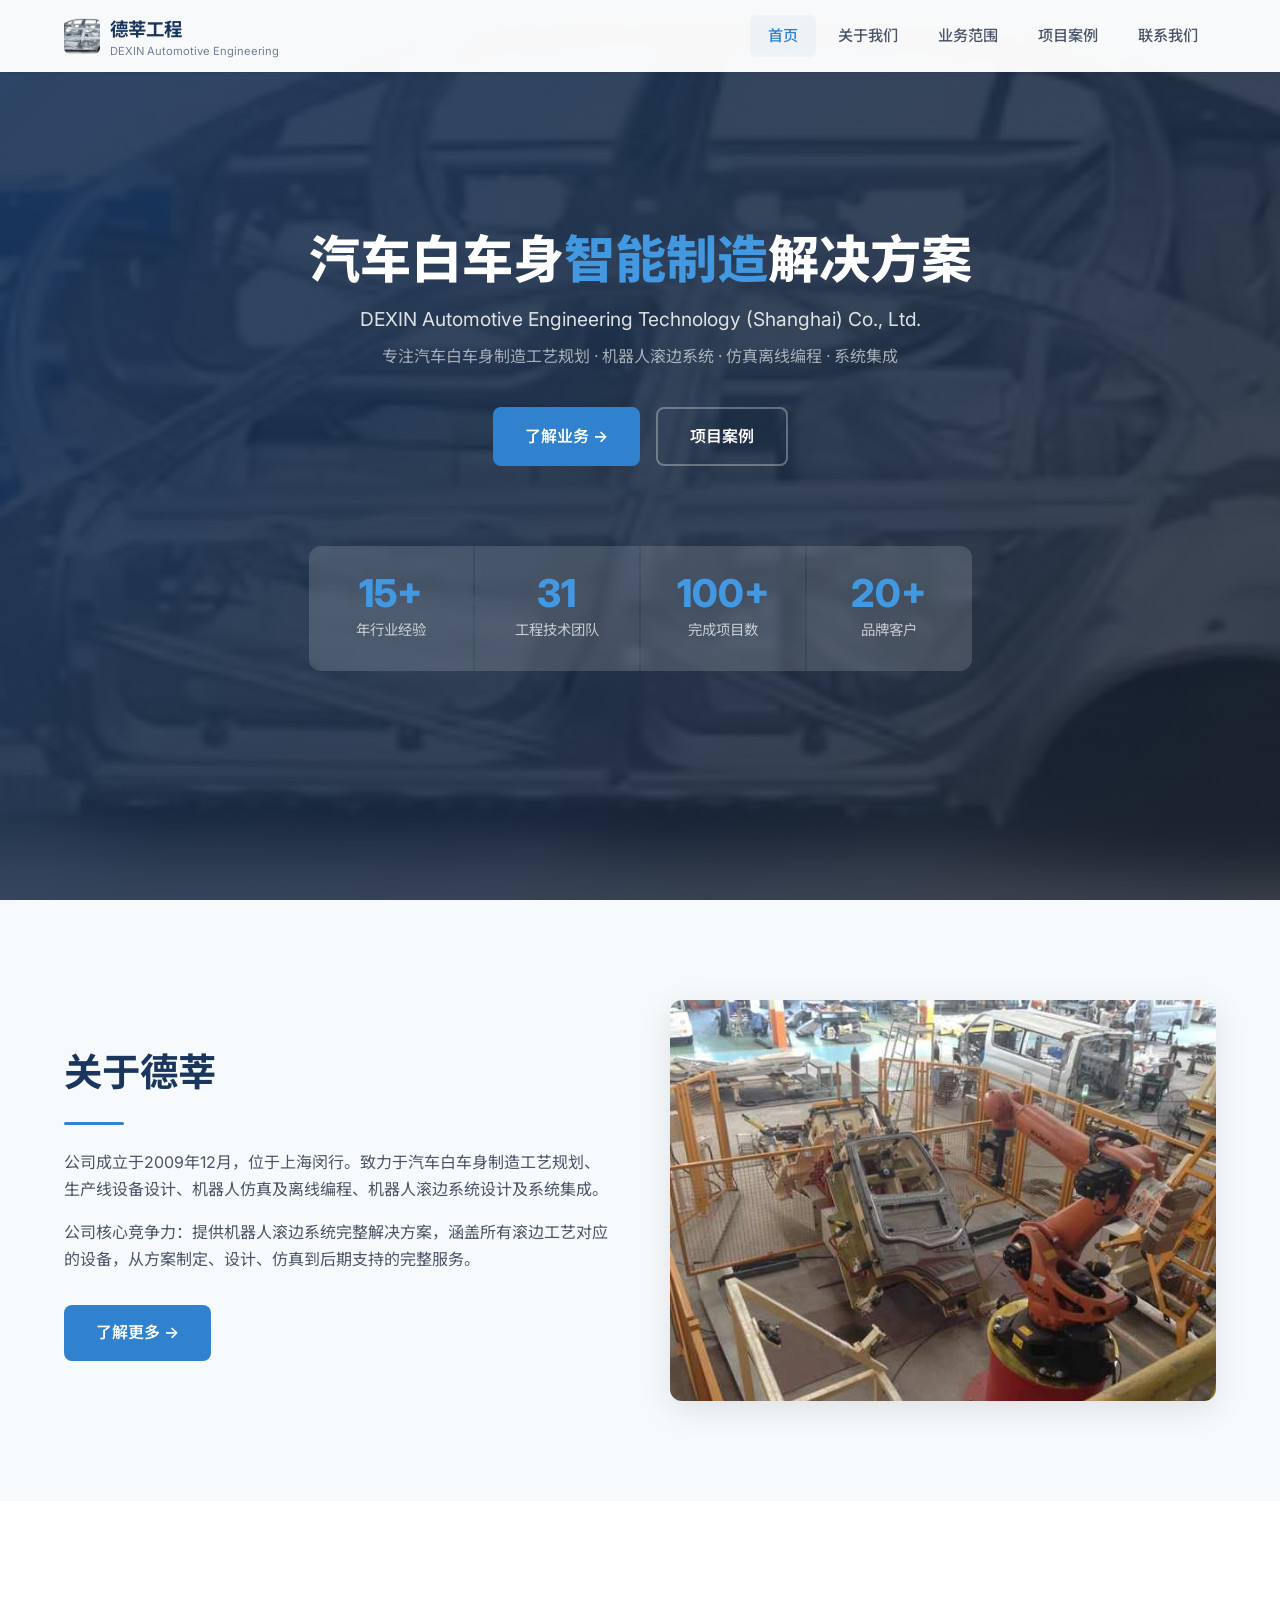
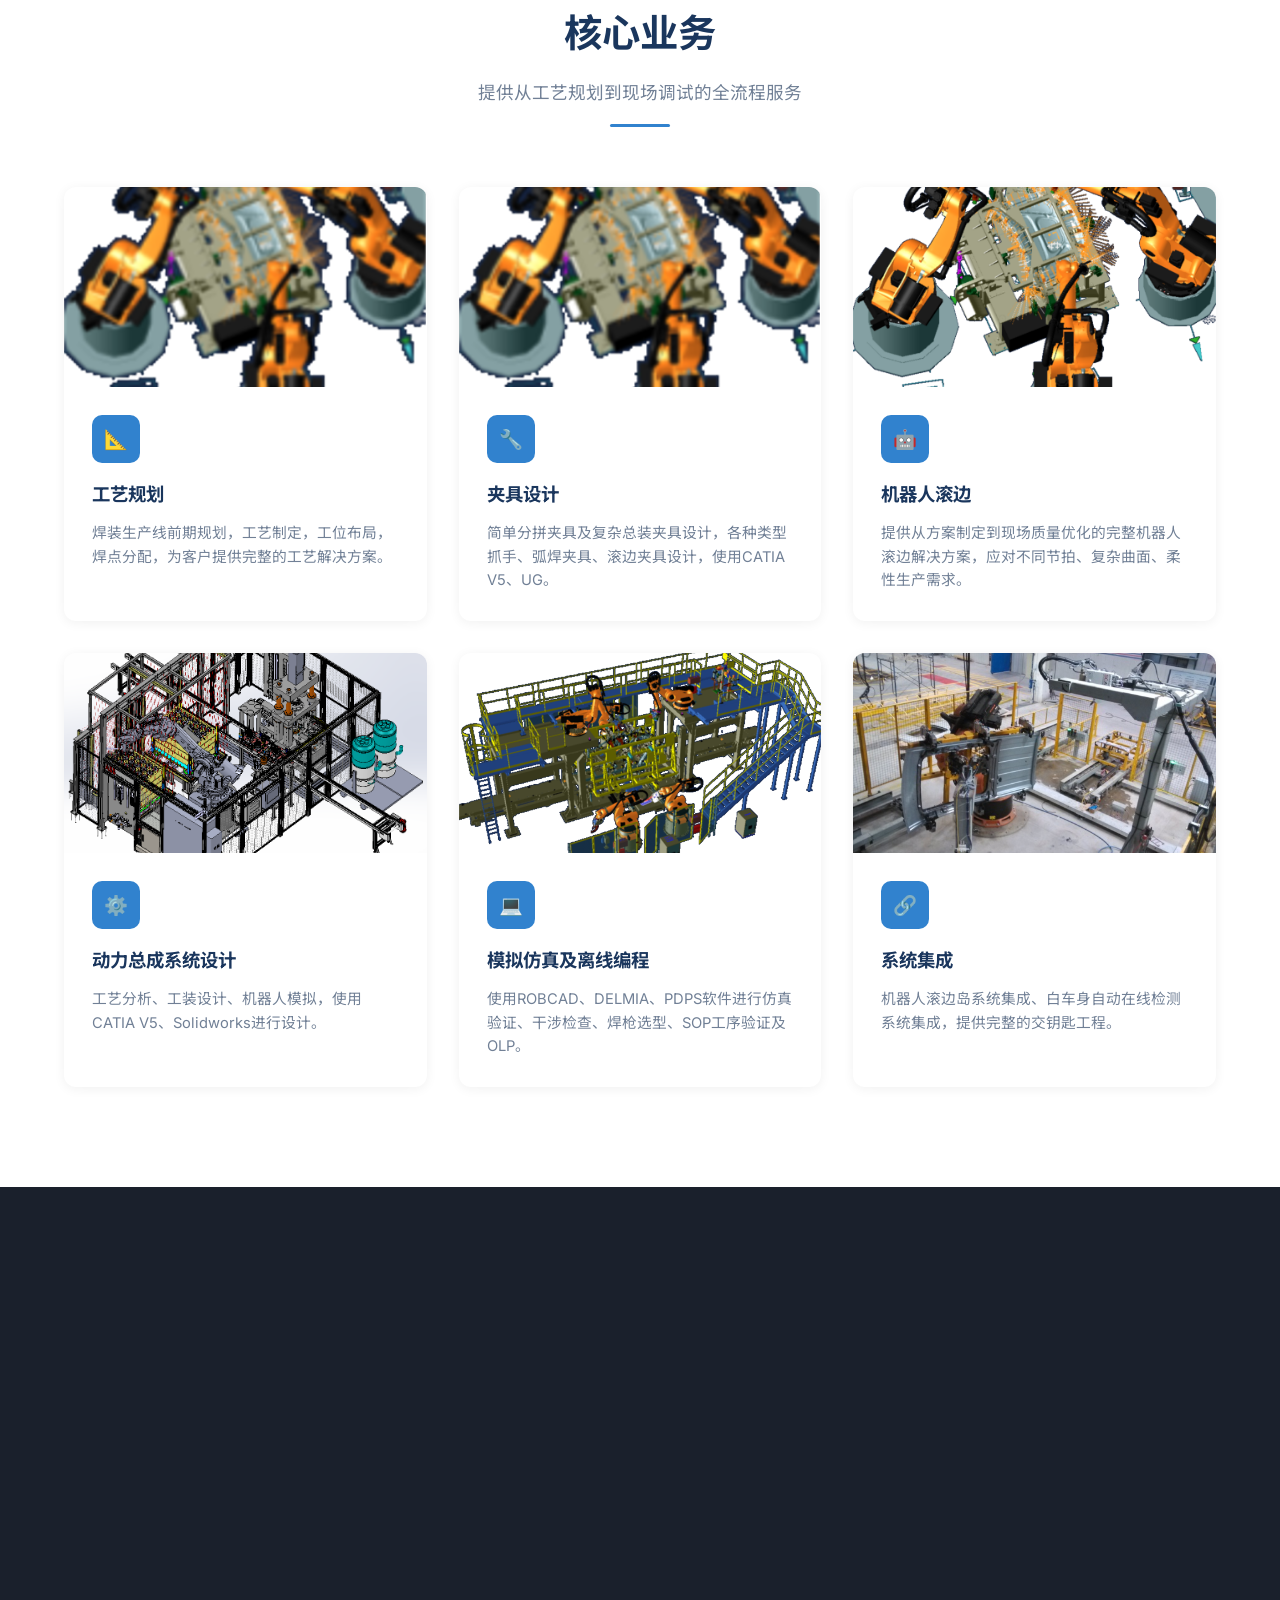
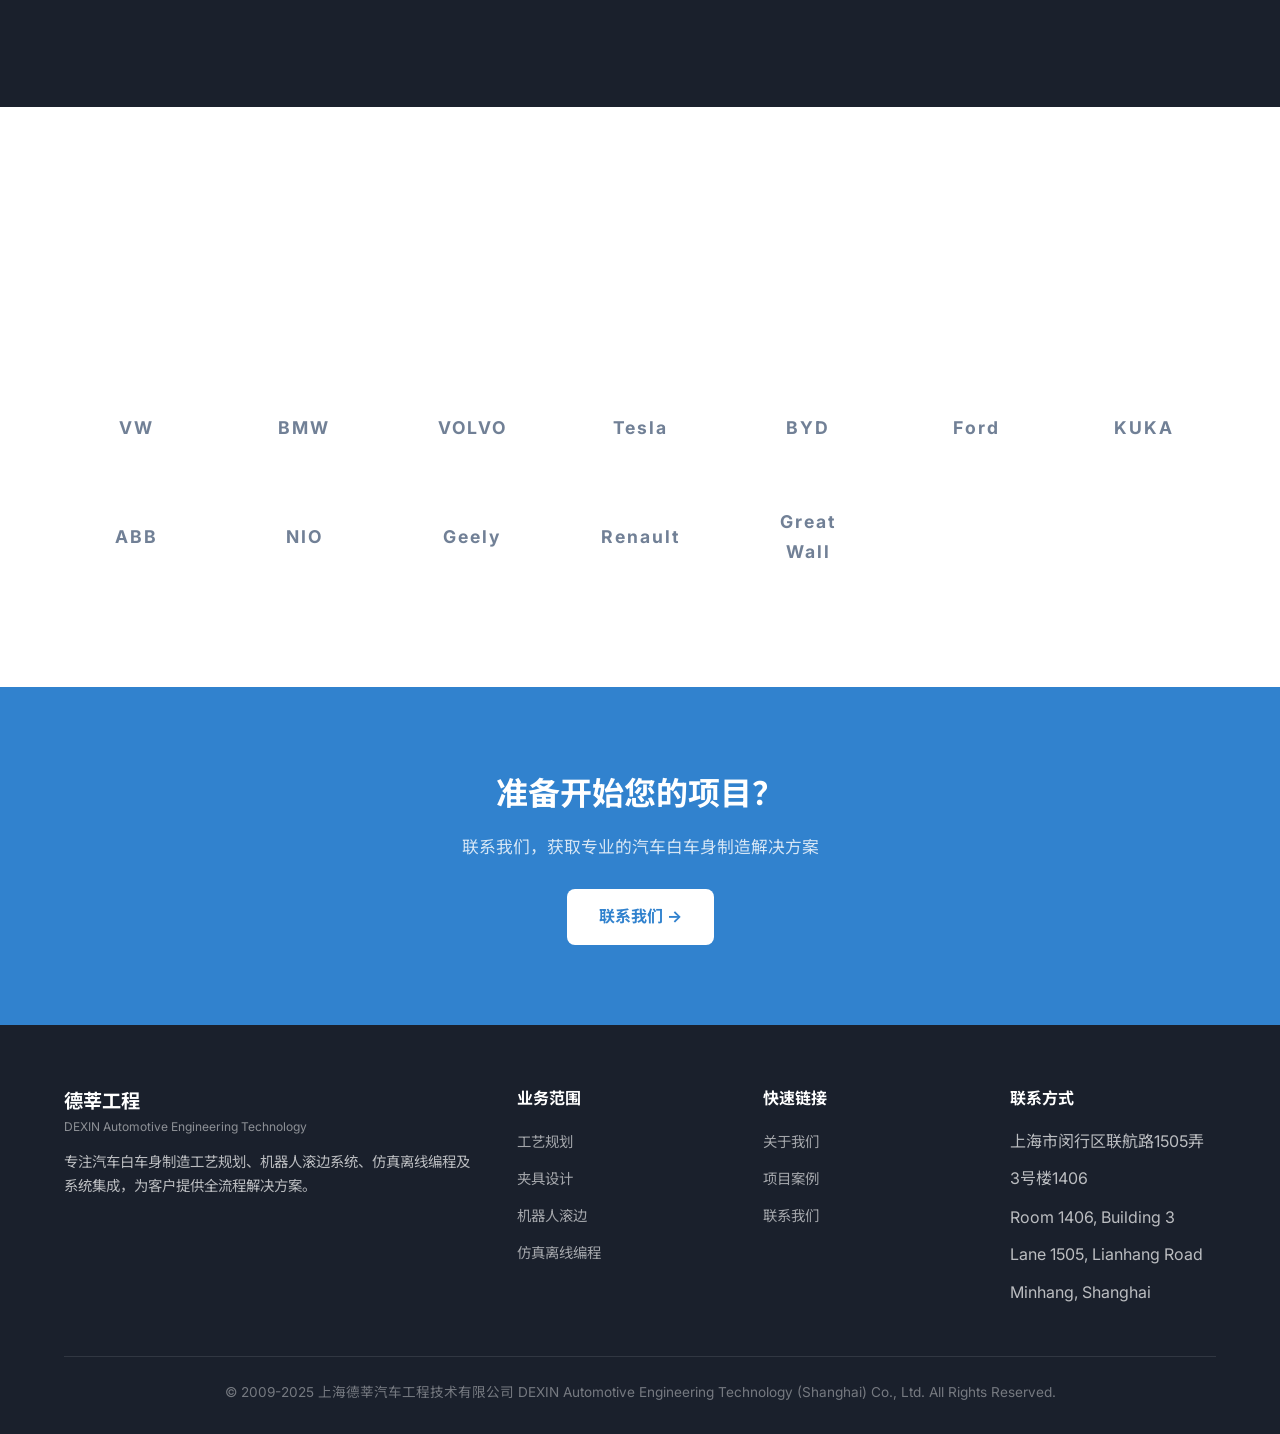
==== index.html @ b223ce05 "feat: 上海德莘汽车工程技术有限公司官网 - 5个页面：首页、关于我们、业务范围、项目案例、联系我们 - 响应式设计，支持桌面/平板/手机 - 项目案例时间轴（2011-2024）+ 年份筛选 -" ====
<!DOCTYPE html>
<html lang="zh-CN">
<head>
  <meta charset="UTF-8">
  <meta name="viewport" content="width=device-width, initial-scale=1.0">
  <title>上海德莘汽车工程技术有限公司 | DEXIN Automotive Engineering</title>
  <meta name="description" content="DEXIN - 专业的汽车白车身制造工艺规划、机器人滚边系统、仿真离线编程及系统集成服务商">
  <link rel="preconnect" href="https://fonts.googleapis.com">
  <link href="https://fonts.googleapis.com/css2?family=Inter:wght@400;500;600;700;800&family=Noto+Sans+SC:wght@400;500;700&display=swap" rel="stylesheet">
  <link rel="stylesheet" href="css/style.css">
</head>
<body>

  <!-- ===== NAVIGATION ===== -->
  <nav class="navbar">
    <div class="container">
      <a href="index.html" class="navbar-brand">
        <img src="images/hero/biw-hero.png" alt="DEXIN" style="height:36px; width:36px; object-fit:cover; border-radius:6px;">
        <div>
          德莘工程
          <span class="brand-en">DEXIN Automotive Engineering</span>
        </div>
      </a>
      <ul class="navbar-nav">
        <li><a href="index.html" class="active">首页</a></li>
        <li><a href="about.html">关于我们</a></li>
        <li><a href="services.html">业务范围</a></li>
        <li><a href="projects.html">项目案例</a></li>
        <li><a href="contact.html">联系我们</a></li>
      </ul>
      <div class="nav-toggle">
        <span></span><span></span><span></span>
      </div>
    </div>
  </nav>

  <!-- ===== HERO ===== -->
  <section class="hero">
    <div class="hero-bg" style="background-image: url('images/hero/biw-hero.png');"></div>
    <div class="hero-overlay"></div>
    <div class="hero-content">
      <h1>汽车白车身<span>智能制造</span>解决方案</h1>
      <p class="subtitle">DEXIN Automotive Engineering Technology (Shanghai) Co., Ltd.</p>
      <p class="tagline">专注汽车白车身制造工艺规划 · 机器人滚边系统 · 仿真离线编程 · 系统集成</p>
      <div class="hero-btns">
        <a href="services.html" class="btn btn-primary">了解业务 →</a>
        <a href="projects.html" class="btn btn-outline">项目案例</a>
      </div>

      <!-- Stats Bar -->
      <div class="stats-bar">
        <div class="stat-item">
          <div class="number" data-count="15" data-suffix="+">0</div>
          <div class="label">年行业经验</div>
        </div>
        <div class="stat-item">
          <div class="number" data-count="31" data-suffix="">0</div>
          <div class="label">工程技术团队</div>
        </div>
        <div class="stat-item">
          <div class="number" data-count="100" data-suffix="+">0</div>
          <div class="label">完成项目数</div>
        </div>
        <div class="stat-item">
          <div class="number" data-count="20" data-suffix="+">0</div>
          <div class="label">品牌客户</div>
        </div>
      </div>
    </div>
  </section>

  <!-- ===== ABOUT SECTION ===== -->
  <section class="about-intro">
    <div class="container">
      <div class="about-grid" data-reveal>
        <div class="about-text">
          <div class="section-title" style="text-align:left; margin-bottom:24px;">
            <h2>关于德莘</h2>
            <div class="divider" style="margin:16px 0 0;"></div>
          </div>
          <p>公司成立于2009年12月，位于上海闵行。致力于汽车白车身制造工艺规划、生产线设备设计、机器人仿真及离线编程、机器人滚边系统设计及系统集成。</p>
          <p>公司核心竞争力：提供机器人滚边系统完整解决方案，涵盖所有滚边工艺对应的设备，从方案制定、设计、仿真到后期支持的完整服务。</p>
          <a href="about.html" class="btn btn-primary" style="margin-top:16px;">了解更多 →</a>
        </div>
        <div class="about-image">
          <img src="images/services/slide13_pic30.png" alt="系统集成">
        </div>
      </div>
    </div>
  </section>

  <!-- ===== SERVICES SECTION ===== -->
  <section class="services-section">
    <div class="container">
      <div class="section-title" data-reveal>
        <h2>核心业务</h2>
        <p>提供从工艺规划到现场调试的全流程服务</p>
        <div class="divider"></div>
      </div>
      <div class="services-grid">
        <!-- 1 -->
        <div class="service-card" data-reveal>
          <div class="card-img"><img src="images/services/slide6_pic6.png" alt="工艺规划"></div>
          <div class="card-body">
            <div class="card-icon">📐</div>
            <h3>工艺规划</h3>
            <p>焊装生产线前期规划，工艺制定，工位布局，焊点分配，为客户提供完整的工艺解决方案。</p>
          </div>
        </div>
        <!-- 2 -->
        <div class="service-card" data-reveal>
          <div class="card-img"><img src="images/services/slide8_pic12.png" alt="夹具设计"></div>
          <div class="card-body">
            <div class="card-icon">🔧</div>
            <h3>夹具设计</h3>
            <p>简单分拼夹具及复杂总装夹具设计，各种类型抓手、弧焊夹具、滚边夹具设计，使用CATIA V5、UG。</p>
          </div>
        </div>
        <!-- 3 -->
        <div class="service-card" data-reveal>
          <div class="card-img"><img src="images/services/slide9_pic15.png" alt="机器人滚边"></div>
          <div class="card-body">
            <div class="card-icon">🤖</div>
            <h3>机器人滚边</h3>
            <p>提供从方案制定到现场质量优化的完整机器人滚边解决方案，应对不同节拍、复杂曲面、柔性生产需求。</p>
          </div>
        </div>
        <!-- 4 -->
        <div class="service-card" data-reveal>
          <div class="card-img"><img src="images/services/slide11_pic25.png" alt="动力总成"></div>
          <div class="card-body">
            <div class="card-icon">⚙️</div>
            <h3>动力总成系统设计</h3>
            <p>工艺分析、工装设计、机器人模拟，使用CATIA V5、Solidworks进行设计。</p>
          </div>
        </div>
        <!-- 5 -->
        <div class="service-card" data-reveal>
          <div class="card-img"><img src="images/services/slide12_pic27.png" alt="仿真离线编程"></div>
          <div class="card-body">
            <div class="card-icon">💻</div>
            <h3>模拟仿真及离线编程</h3>
            <p>使用ROBCAD、DELMIA、PDPS软件进行仿真验证、干涉检查、焊枪选型、SOP工序验证及OLP。</p>
          </div>
        </div>
        <!-- 6 -->
        <div class="service-card" data-reveal>
          <div class="card-img"><img src="images/services/slide13_pic31.png" alt="系统集成"></div>
          <div class="card-body">
            <div class="card-icon">🔗</div>
            <h3>系统集成</h3>
            <p>机器人滚边岛系统集成、白车身自动在线检测系统集成，提供完整的交钥匙工程。</p>
          </div>
        </div>
      </div>
    </div>
  </section>

  <!-- ===== PROCESS FLOW ===== -->
  <section class="process-section">
    <div class="container">
      <div class="section-title" data-reveal>
        <h2>机器人滚边完整解决方案</h2>
        <p>从方案制定到现场质量优化的全流程服务</p>
        <div class="divider"></div>
      </div>
      <div class="process-flow" data-reveal>
        <div class="process-step">
          <div class="step-num">01</div>
          <h4>工艺方案</h4>
          <p>Process Planning</p>
        </div>
        <div class="process-step">
          <div class="step-num">02</div>
          <h4>产品分析</h4>
          <p>Data Analysis</p>
        </div>
        <div class="process-step">
          <div class="step-num">03</div>
          <h4>夹具设计</h4>
          <p>Fixture Design</p>
        </div>
        <div class="process-step">
          <div class="step-num">04</div>
          <h4>仿真验证</h4>
          <p>Simulation</p>
        </div>
        <div class="process-step">
          <div class="step-num">05</div>
          <h4>离线编程</h4>
          <p>OLP</p>
        </div>
        <div class="process-step">
          <div class="step-num">06</div>
          <h4>质量优化</h4>
          <p>Quality Optimization</p>
        </div>
      </div>
    </div>
  </section>

  <!-- ===== CLIENTS SECTION ===== -->
  <section class="clients-section">
    <div class="container">
      <div class="section-title" data-reveal>
        <h2>合作伙伴</h2>
        <p>为国内外知名汽车品牌提供专业技术服务</p>
        <div class="divider"></div>
      </div>
      <div class="clients-grid" data-reveal>
        <!-- Text-based client logos for now -->
        <div style="text-align:center; padding:20px; font-weight:700; color:var(--gray-500); font-size:1.1rem; letter-spacing:2px;">VW</div>
        <div style="text-align:center; padding:20px; font-weight:700; color:var(--gray-500); font-size:1.1rem; letter-spacing:2px;">BMW</div>
        <div style="text-align:center; padding:20px; font-weight:700; color:var(--gray-500); font-size:1.1rem; letter-spacing:2px;">VOLVO</div>
        <div style="text-align:center; padding:20px; font-weight:700; color:var(--gray-500); font-size:1.1rem; letter-spacing:2px;">Tesla</div>
        <div style="text-align:center; padding:20px; font-weight:700; color:var(--gray-500); font-size:1.1rem; letter-spacing:2px;">BYD</div>
        <div style="text-align:center; padding:20px; font-weight:700; color:var(--gray-500); font-size:1.1rem; letter-spacing:2px;">Ford</div>
        <div style="text-align:center; padding:20px; font-weight:700; color:var(--gray-500); font-size:1.1rem; letter-spacing:2px;">KUKA</div>
        <div style="text-align:center; padding:20px; font-weight:700; color:var(--gray-500); font-size:1.1rem; letter-spacing:2px;">ABB</div>
        <div style="text-align:center; padding:20px; font-weight:700; color:var(--gray-500); font-size:1.1rem; letter-spacing:2px;">NIO</div>
        <div style="text-align:center; padding:20px; font-weight:700; color:var(--gray-500); font-size:1.1rem; letter-spacing:2px;">Geely</div>
        <div style="text-align:center; padding:20px; font-weight:700; color:var(--gray-500); font-size:1.1rem; letter-spacing:2px;">Renault</div>
        <div style="text-align:center; padding:20px; font-weight:700; color:var(--gray-500); font-size:1.1rem; letter-spacing:2px;">Great Wall</div>
      </div>
    </div>
  </section>

  <!-- ===== CTA ===== -->
  <section style="padding:80px 0; background:var(--accent); text-align:center;">
    <div class="container" data-reveal>
      <h2 style="color:var(--white); font-size:2rem; margin-bottom:12px;">准备开始您的项目？</h2>
      <p style="color:rgba(255,255,255,0.8); margin-bottom:28px; font-size:1.05rem;">联系我们，获取专业的汽车白车身制造解决方案</p>
      <a href="contact.html" class="btn" style="background:var(--white); color:var(--accent); font-weight:700;">联系我们 →</a>
    </div>
  </section>

  <!-- ===== FOOTER ===== -->
  <footer class="footer">
    <div class="container">
      <div class="footer-grid">
        <div>
          <div class="footer-brand">
            德莘工程
            <span class="brand-en">DEXIN Automotive Engineering Technology</span>
          </div>
          <p>专注汽车白车身制造工艺规划、机器人滚边系统、仿真离线编程及系统集成，为客户提供全流程解决方案。</p>
        </div>
        <div>
          <h4>业务范围</h4>
          <ul>
            <li><a href="services.html">工艺规划</a></li>
            <li><a href="services.html">夹具设计</a></li>
            <li><a href="services.html">机器人滚边</a></li>
            <li><a href="services.html">仿真离线编程</a></li>
          </ul>
        </div>
        <div>
          <h4>快速链接</h4>
          <ul>
            <li><a href="about.html">关于我们</a></li>
            <li><a href="projects.html">项目案例</a></li>
            <li><a href="contact.html">联系我们</a></li>
          </ul>
        </div>
        <div>
          <h4>联系方式</h4>
          <ul>
            <li>上海市闵行区联航路1505弄</li>
            <li>3号楼1406</li>
            <li style="margin-top:12px;">Room 1406, Building 3</li>
            <li>Lane 1505, Lianhang Road</li>
            <li>Minhang, Shanghai</li>
          </ul>
        </div>
      </div>
      <div class="footer-bottom">
        &copy; 2009-2025 上海德莘汽车工程技术有限公司 DEXIN Automotive Engineering Technology (Shanghai) Co., Ltd. All Rights Reserved.
      </div>
    </div>
  </footer>

  <!-- Lightbox -->
  <div class="lightbox-overlay">
    <div class="lightbox-close">&times;</div>
    <img src="" alt="Preview">
  </div>

  <script src="js/main.js"></script>
</body>
</html>
---- css/style.css ----
/* ============================================================
   DEXIN Automotive Engineering - Global Stylesheet
   ============================================================ */

/* --- Reset & Base --- */
*, *::before, *::after { margin: 0; padding: 0; box-sizing: border-box; }

:root {
  /* Brand Colors */
  --primary:    #1a365d;   /* Deep Navy */
  --primary-l:  #2c5282;   /* Lighter Navy */
  --accent:     #3182ce;   /* Tech Blue */
  --accent-l:   #4299e1;
  --dark:       #1a202c;
  --gray-900:   #2d3748;
  --gray-700:   #4a5568;
  --gray-500:   #718096;
  --gray-300:   #e2e8f0;
  --gray-100:   #f7fafc;
  --white:      #ffffff;
  --orange:     #dd6b20;   /* Robot Orange accent */

  /* Typography */
  --font-body:  'Inter', 'Noto Sans SC', sans-serif;
  --font-head:  'Inter', 'Noto Sans SC', sans-serif;

  /* Spacing */
  --section-py: 100px;
  --container:  1200px;
}

html { scroll-behavior: smooth; }

body {
  font-family: var(--font-body);
  color: var(--gray-900);
  line-height: 1.7;
  background: var(--white);
  -webkit-font-smoothing: antialiased;
}

img { max-width: 100%; height: auto; display: block; }
a   { color: inherit; text-decoration: none; }

.container {
  max-width: var(--container);
  margin: 0 auto;
  padding: 0 24px;
}

/* --- Section Headings --- */
.section-title {
  text-align: center;
  margin-bottom: 60px;
}
.section-title h2 {
  font-size: 2.4rem;
  font-weight: 700;
  color: var(--primary);
  margin-bottom: 12px;
}
.section-title p {
  font-size: 1.1rem;
  color: var(--gray-500);
  max-width: 640px;
  margin: 0 auto;
}
.section-title .divider {
  width: 60px;
  height: 3px;
  background: var(--accent);
  margin: 16px auto 0;
  border-radius: 2px;
}

/* ============================================================
   NAVIGATION
   ============================================================ */
.navbar {
  position: fixed;
  top: 0; left: 0; right: 0;
  z-index: 1000;
  background: rgba(255,255,255,0.97);
  box-shadow: 0 1px 3px rgba(0,0,0,0.08);
  transition: background 0.3s, box-shadow 0.3s;
}
.navbar.scrolled {
  background: rgba(255,255,255,0.98);
  box-shadow: 0 2px 12px rgba(0,0,0,0.12);
}
.navbar .container {
  display: flex;
  align-items: center;
  justify-content: space-between;
  height: 72px;
}
.navbar-brand {
  display: flex;
  align-items: center;
  gap: 10px;
  font-weight: 700;
  font-size: 1.15rem;
  color: var(--primary);
}
.navbar-brand img {
  height: 40px;
}
.navbar-brand .brand-en {
  font-size: 0.7rem;
  font-weight: 400;
  color: var(--gray-500);
  display: block;
  line-height: 1.2;
}

.navbar-nav {
  display: flex;
  list-style: none;
  gap: 4px;
}
.navbar-nav a {
  display: block;
  padding: 8px 18px;
  font-size: 0.95rem;
  font-weight: 500;
  color: var(--gray-700);
  border-radius: 6px;
  transition: color 0.2s, background 0.2s;
}
.navbar-nav a:hover,
.navbar-nav a.active {
  color: var(--accent);
  background: rgba(49,130,206,0.06);
}

/* Mobile toggle */
.nav-toggle {
  display: none;
  flex-direction: column;
  gap: 5px;
  cursor: pointer;
  padding: 4px;
}
.nav-toggle span {
  display: block;
  width: 24px;
  height: 2px;
  background: var(--gray-700);
  border-radius: 2px;
  transition: 0.3s;
}

/* ============================================================
   HERO
   ============================================================ */
.hero {
  position: relative;
  min-height: 100vh;
  display: flex;
  align-items: center;
  overflow: hidden;
  background: var(--dark);
}
.hero-bg {
  position: absolute;
  inset: 0;
  background-size: cover;
  background-position: center;
  opacity: 0.55;
}
.hero-overlay {
  position: absolute;
  inset: 0;
  background: linear-gradient(135deg, rgba(26,54,93,0.85) 0%, rgba(26,32,44,0.7) 100%);
}
.hero-content {
  position: relative;
  z-index: 2;
  text-align: center;
  padding: 0 24px;
  max-width: 800px;
  margin: 0 auto;
}
.hero h1 {
  font-size: 3.2rem;
  font-weight: 800;
  color: var(--white);
  margin-bottom: 12px;
  line-height: 1.2;
}
.hero h1 span { color: var(--accent-l); }
.hero .subtitle {
  font-size: 1.2rem;
  color: rgba(255,255,255,0.85);
  margin-bottom: 8px;
}
.hero .tagline {
  font-size: 1rem;
  color: rgba(255,255,255,0.6);
  margin-bottom: 36px;
}
.hero-btns {
  display: flex;
  gap: 16px;
  justify-content: center;
  flex-wrap: wrap;
}
.btn {
  display: inline-flex;
  align-items: center;
  gap: 8px;
  padding: 14px 32px;
  border-radius: 8px;
  font-size: 1rem;
  font-weight: 600;
  transition: all 0.3s;
  cursor: pointer;
  border: none;
}
.btn-primary {
  background: var(--accent);
  color: var(--white);
}
.btn-primary:hover {
  background: var(--primary-l);
  transform: translateY(-2px);
  box-shadow: 0 8px 24px rgba(49,130,206,0.3);
}
.btn-outline {
  background: transparent;
  color: var(--white);
  border: 2px solid rgba(255,255,255,0.3);
}
.btn-outline:hover {
  border-color: var(--white);
  background: rgba(255,255,255,0.1);
}

/* Stats bar */
.stats-bar {
  position: relative;
  z-index: 2;
  margin-top: 80px;
  display: grid;
  grid-template-columns: repeat(4, 1fr);
  gap: 2px;
  background: rgba(255,255,255,0.1);
  border-radius: 12px;
  overflow: hidden;
}
.stat-item {
  padding: 28px 20px;
  text-align: center;
  background: rgba(255,255,255,0.05);
  backdrop-filter: blur(4px);
}
.stat-item .number {
  font-size: 2.4rem;
  font-weight: 800;
  color: var(--accent-l);
  line-height: 1;
}
.stat-item .label {
  font-size: 0.9rem;
  color: rgba(255,255,255,0.7);
  margin-top: 6px;
}

/* ============================================================
   ABOUT PAGE
   ============================================================ */
.about-intro {
  padding: var(--section-py) 0;
  background: var(--gray-100);
}
.about-grid {
  display: grid;
  grid-template-columns: 1fr 1fr;
  gap: 60px;
  align-items: center;
}
.about-text h3 {
  font-size: 1.6rem;
  color: var(--primary);
  margin-bottom: 20px;
}
.about-text p {
  color: var(--gray-700);
  margin-bottom: 16px;
}
.about-image img {
  border-radius: 12px;
  box-shadow: 0 8px 32px rgba(0,0,0,0.1);
}

/* Team */
.team-section {
  padding: var(--section-py) 0;
}
.team-grid {
  display: grid;
  grid-template-columns: repeat(3, 1fr);
  gap: 40px;
}
.team-card {
  text-align: center;
  padding: 40px 24px;
  background: var(--white);
  border-radius: 12px;
  box-shadow: 0 2px 12px rgba(0,0,0,0.06);
  transition: transform 0.3s, box-shadow 0.3s;
}
.team-card:hover {
  transform: translateY(-4px);
  box-shadow: 0 12px 40px rgba(0,0,0,0.1);
}
.team-card .icon {
  width: 64px;
  height: 64px;
  border-radius: 50%;
  background: rgba(49,130,206,0.1);
  display: flex;
  align-items: center;
  justify-content: center;
  margin: 0 auto 20px;
  font-size: 1.8rem;
}
.team-card h4 {
  font-size: 1.2rem;
  color: var(--primary);
  margin-bottom: 8px;
}
.team-card .count {
  font-size: 2rem;
  font-weight: 800;
  color: var(--accent);
}
.team-card p {
  color: var(--gray-500);
  font-size: 0.9rem;
  margin-top: 8px;
}

/* ============================================================
   SERVICES
   ============================================================ */
.services-section {
  padding: var(--section-py) 0;
}
.services-grid {
  display: grid;
  grid-template-columns: repeat(3, 1fr);
  gap: 32px;
}
.service-card {
  background: var(--white);
  border-radius: 12px;
  overflow: hidden;
  box-shadow: 0 2px 12px rgba(0,0,0,0.06);
  transition: transform 0.3s, box-shadow 0.3s;
}
.service-card:hover {
  transform: translateY(-6px);
  box-shadow: 0 16px 48px rgba(0,0,0,0.12);
}
.service-card .card-img {
  height: 200px;
  overflow: hidden;
}
.service-card .card-img img {
  width: 100%;
  height: 100%;
  object-fit: cover;
  transition: transform 0.5s;
}
.service-card:hover .card-img img {
  transform: scale(1.05);
}
.service-card .card-body {
  padding: 28px;
}
.service-card .card-icon {
  width: 48px;
  height: 48px;
  border-radius: 10px;
  background: var(--accent);
  color: var(--white);
  display: flex;
  align-items: center;
  justify-content: center;
  font-size: 1.2rem;
  margin-bottom: 16px;
}
.service-card h3 {
  font-size: 1.15rem;
  color: var(--primary);
  margin-bottom: 12px;
}
.service-card p {
  color: var(--gray-500);
  font-size: 0.92rem;
  line-height: 1.6;
}

/* Process Flow */
.process-section {
  padding: var(--section-py) 0;
  background: var(--dark);
  color: var(--white);
}
.process-section .section-title h2 { color: var(--white); }
.process-section .section-title p  { color: rgba(255,255,255,0.6); }
.process-section .section-title .divider { background: var(--orange); }

.process-flow {
  display: flex;
  align-items: flex-start;
  gap: 0;
  justify-content: center;
  flex-wrap: wrap;
}
.process-step {
  flex: 0 0 160px;
  text-align: center;
  position: relative;
}
.process-step:not(:last-child)::after {
  content: '';
  position: absolute;
  top: 32px;
  right: -40px;
  width: 40px;
  height: 2px;
  background: var(--orange);
}
.process-step .step-num {
  width: 64px;
  height: 64px;
  border-radius: 50%;
  background: rgba(221,107,32,0.15);
  border: 2px solid var(--orange);
  display: flex;
  align-items: center;
  justify-content: center;
  margin: 0 auto 16px;
  font-size: 1.4rem;
  font-weight: 700;
  color: var(--orange);
}
.process-step h4 {
  font-size: 0.95rem;
  margin-bottom: 6px;
}
.process-step p {
  font-size: 0.8rem;
  color: rgba(255,255,255,0.5);
}

/* ============================================================
   PROJECTS
   ============================================================ */
.projects-section {
  padding: var(--section-py) 0;
  background: var(--gray-100);
}

/* Year filter */
.year-filter {
  display: flex;
  gap: 8px;
  justify-content: center;
  flex-wrap: wrap;
  margin-bottom: 40px;
}
.year-btn {
  padding: 8px 20px;
  border: 2px solid var(--gray-300);
  border-radius: 24px;
  background: var(--white);
  color: var(--gray-700);
  font-size: 0.9rem;
  font-weight: 500;
  cursor: pointer;
  transition: all 0.2s;
}
.year-btn:hover,
.year-btn.active {
  background: var(--accent);
  border-color: var(--accent);
  color: var(--white);
}

/* Timeline */
.timeline {
  position: relative;
  max-width: 900px;
  margin: 0 auto;
  padding-left: 40px;
}
.timeline::before {
  content: '';
  position: absolute;
  left: 16px;
  top: 0;
  bottom: 0;
  width: 3px;
  background: var(--gray-300);
  border-radius: 2px;
}
.timeline-year {
  position: relative;
  margin-bottom: 48px;
}
.timeline-year .year-label {
  position: absolute;
  left: -40px;
  top: 0;
  width: 32px;
  height: 32px;
  background: var(--accent);
  color: var(--white);
  border-radius: 50%;
  display: flex;
  align-items: center;
  justify-content: center;
  font-size: 0.7rem;
  font-weight: 700;
  z-index: 2;
}
.timeline-year h3 {
  font-size: 1.3rem;
  color: var(--primary);
  margin-bottom: 16px;
  padding-left: 12px;
}
.project-list {
  display: grid;
  grid-template-columns: repeat(2, 1fr);
  gap: 16px;
}
.project-item {
  background: var(--white);
  border-radius: 10px;
  padding: 20px;
  box-shadow: 0 2px 8px rgba(0,0,0,0.04);
  transition: transform 0.2s, box-shadow 0.2s;
}
.project-item:hover {
  transform: translateY(-2px);
  box-shadow: 0 8px 24px rgba(0,0,0,0.08);
}
.project-item .client {
  font-weight: 700;
  color: var(--primary);
  font-size: 0.95rem;
}
.project-item .desc {
  color: var(--gray-500);
  font-size: 0.85rem;
  margin-top: 4px;
}
.project-item .tags {
  display: flex;
  gap: 6px;
  margin-top: 10px;
  flex-wrap: wrap;
}
.project-item .tag {
  padding: 3px 10px;
  background: rgba(49,130,206,0.08);
  color: var(--accent);
  border-radius: 12px;
  font-size: 0.75rem;
  font-weight: 500;
}

/* ============================================================
   CLIENTS
   ============================================================ */
.clients-section {
  padding: var(--section-py) 0;
}
.clients-grid {
  display: grid;
  grid-template-columns: repeat(auto-fill, minmax(140px, 1fr));
  gap: 24px;
  align-items: center;
}
.client-logo {
  height: 60px;
  filter: grayscale(100%);
  opacity: 0.6;
  transition: all 0.3s;
  object-fit: contain;
}
.client-logo:hover {
  filter: grayscale(0%);
  opacity: 1;
}

/* ============================================================
   CONTACT
   ============================================================ */
.contact-section {
  padding: var(--section-py) 0;
  background: var(--gray-100);
}
.contact-grid {
  display: grid;
  grid-template-columns: 1fr 1fr;
  gap: 60px;
}
.contact-info h3 {
  font-size: 1.4rem;
  color: var(--primary);
  margin-bottom: 24px;
}
.info-item {
  display: flex;
  gap: 16px;
  margin-bottom: 24px;
  align-items: flex-start;
}
.info-item .icon {
  width: 48px;
  height: 48px;
  border-radius: 10px;
  background: rgba(49,130,206,0.1);
  color: var(--accent);
  display: flex;
  align-items: center;
  justify-content: center;
  font-size: 1.1rem;
  flex-shrink: 0;
}
.info-item h4 {
  font-size: 0.95rem;
  color: var(--gray-900);
  margin-bottom: 4px;
}
.info-item p {
  color: var(--gray-500);
  font-size: 0.9rem;
}

.contact-form {
  background: var(--white);
  padding: 40px;
  border-radius: 12px;
  box-shadow: 0 2px 12px rgba(0,0,0,0.06);
}
.form-group {
  margin-bottom: 20px;
}
.form-group label {
  display: block;
  font-size: 0.9rem;
  font-weight: 500;
  color: var(--gray-700);
  margin-bottom: 6px;
}
.form-group input,
.form-group textarea {
  width: 100%;
  padding: 12px 16px;
  border: 2px solid var(--gray-300);
  border-radius: 8px;
  font-family: inherit;
  font-size: 0.95rem;
  transition: border-color 0.2s;
  outline: none;
}
.form-group input:focus,
.form-group textarea:focus {
  border-color: var(--accent);
}
.form-group textarea { resize: vertical; min-height: 120px; }

/* ============================================================
   FOOTER
   ============================================================ */
.footer {
  background: var(--dark);
  color: rgba(255,255,255,0.7);
  padding: 60px 0 30px;
}
.footer-grid {
  display: grid;
  grid-template-columns: 2fr 1fr 1fr 1fr;
  gap: 40px;
  margin-bottom: 40px;
}
.footer-brand {
  font-size: 1.2rem;
  font-weight: 700;
  color: var(--white);
  margin-bottom: 12px;
}
.footer-brand .brand-en {
  font-size: 0.75rem;
  font-weight: 400;
  color: rgba(255,255,255,0.5);
  display: block;
}
.footer p {
  font-size: 0.9rem;
  line-height: 1.7;
}
.footer h4 {
  color: var(--white);
  font-size: 1rem;
  margin-bottom: 16px;
}
.footer ul { list-style: none; }
.footer ul li { margin-bottom: 10px; }
.footer ul a {
  color: rgba(255,255,255,0.6);
  font-size: 0.9rem;
  transition: color 0.2s;
}
.footer ul a:hover { color: var(--accent-l); }

.footer-bottom {
  border-top: 1px solid rgba(255,255,255,0.1);
  padding-top: 24px;
  text-align: center;
  font-size: 0.85rem;
  color: rgba(255,255,255,0.4);
}

/* ============================================================
   UTILITIES
   ============================================================ */
.section-padding { padding: var(--section-py) 0; }
.bg-gray { background: var(--gray-100); }
.text-center { text-align: center; }
.text-accent { color: var(--accent); }

/* Lightbox */
.lightbox-overlay {
  position: fixed;
  inset: 0;
  background: rgba(0,0,0,0.9);
  z-index: 2000;
  display: none;
  align-items: center;
  justify-content: center;
  cursor: pointer;
}
.lightbox-overlay.active { display: flex; }
.lightbox-overlay img {
  max-width: 90vw;
  max-height: 90vh;
  border-radius: 8px;
  box-shadow: 0 8px 40px rgba(0,0,0,0.5);
}
.lightbox-close {
  position: absolute;
  top: 24px;
  right: 24px;
  color: var(--white);
  font-size: 2rem;
  cursor: pointer;
  width: 48px;
  height: 48px;
  display: flex;
  align-items: center;
  justify-content: center;
  border-radius: 50%;
  background: rgba(255,255,255,0.1);
  transition: background 0.2s;
}
.lightbox-close:hover { background: rgba(255,255,255,0.2); }

/* ============================================================
   RESPONSIVE
   ============================================================ */
@media (max-width: 1024px) {
  .services-grid { grid-template-columns: repeat(2, 1fr); }
  .footer-grid   { grid-template-columns: repeat(2, 1fr); }
}

@media (max-width: 768px) {
  :root { --section-py: 60px; }

  .navbar-nav { display: none; }
  .navbar-nav.open {
    display: flex;
    flex-direction: column;
    position: absolute;
    top: 72px;
    left: 0;
    right: 0;
    background: var(--white);
    padding: 16px;
    box-shadow: 0 4px 12px rgba(0,0,0,0.1);
  }
  .nav-toggle { display: flex; }

  .hero h1 { font-size: 2rem; }
  .hero .subtitle { font-size: 1rem; }
  .stats-bar { grid-template-columns: repeat(2, 1fr); }
  .stat-item .number { font-size: 1.8rem; }

  .about-grid,
  .contact-grid { grid-template-columns: 1fr; }

  .services-grid { grid-template-columns: 1fr; }
  .team-grid     { grid-template-columns: 1fr; }

  .project-list  { grid-template-columns: 1fr; }
  .process-flow  { flex-direction: column; align-items: center; }
  .process-step:not(:last-child)::after { display: none; }

  .footer-grid { grid-template-columns: 1fr; }
  .clients-grid { grid-template-columns: repeat(3, 1fr); }
}
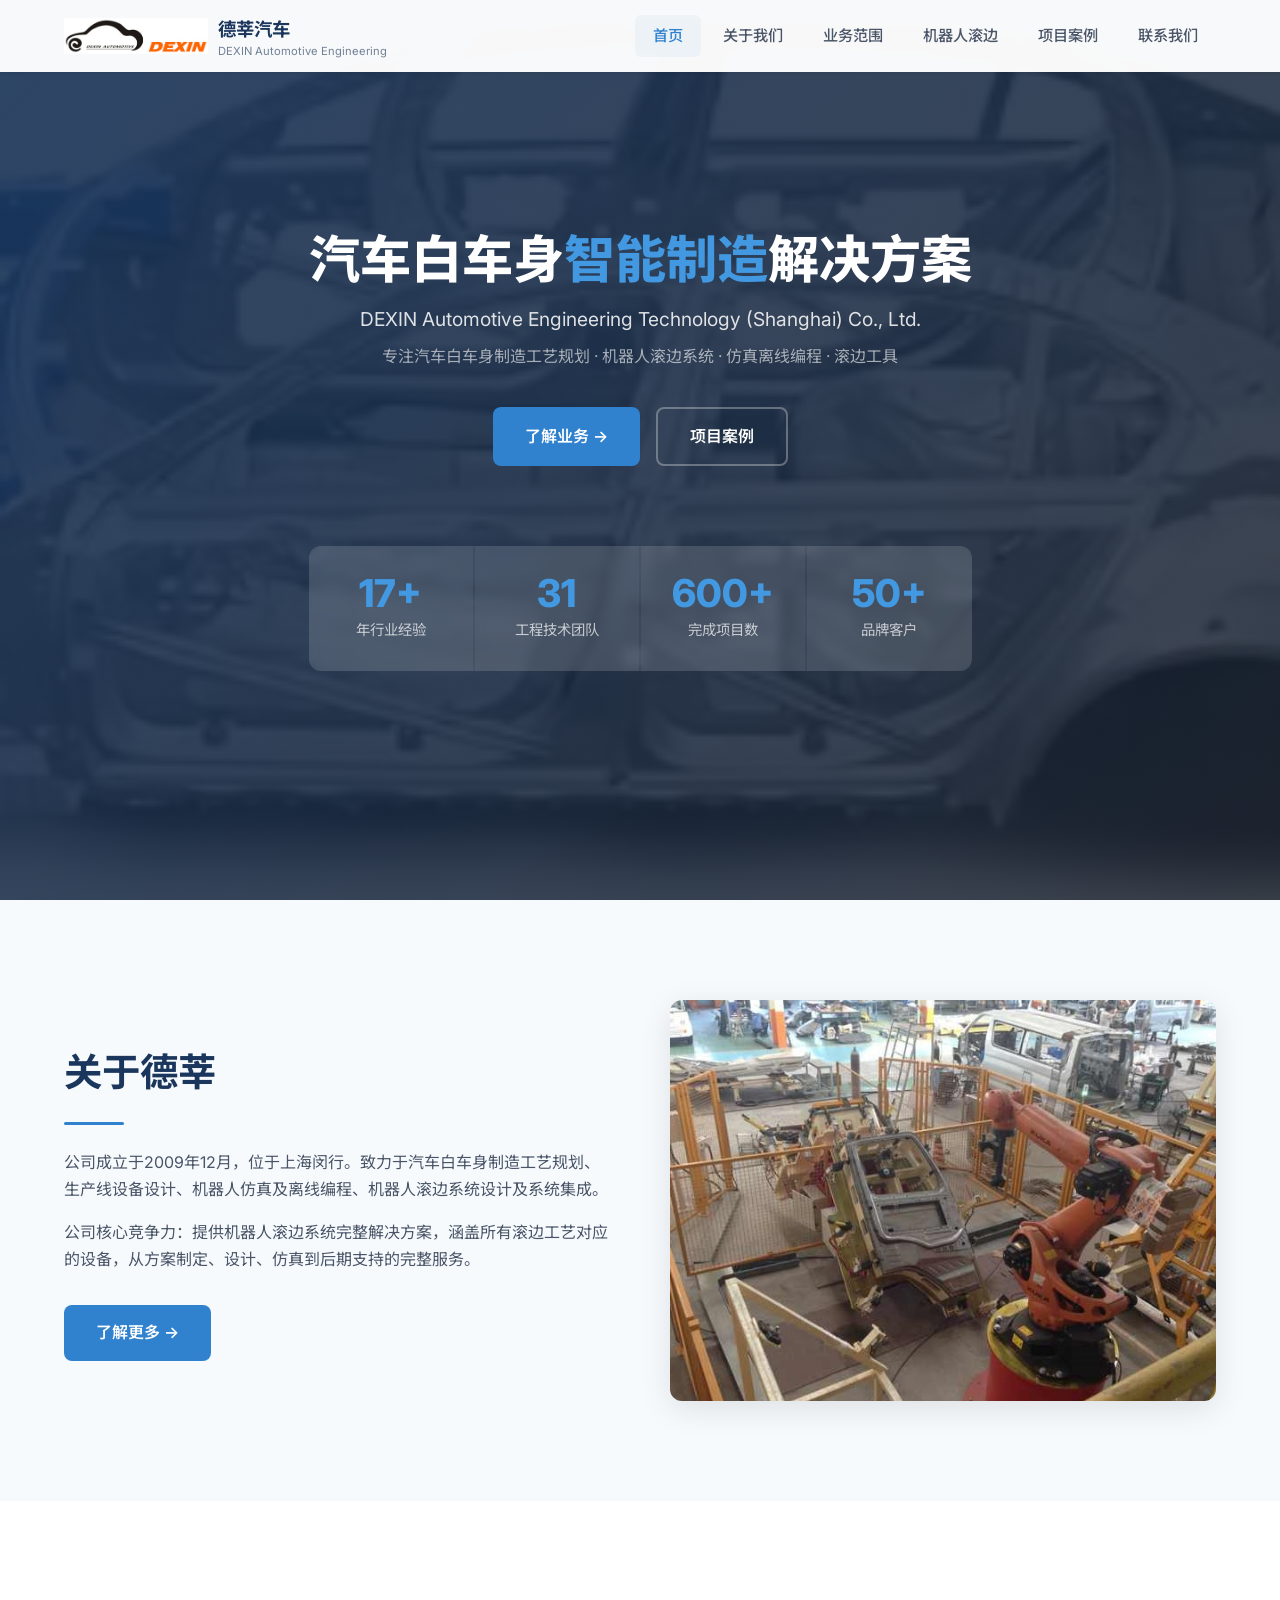
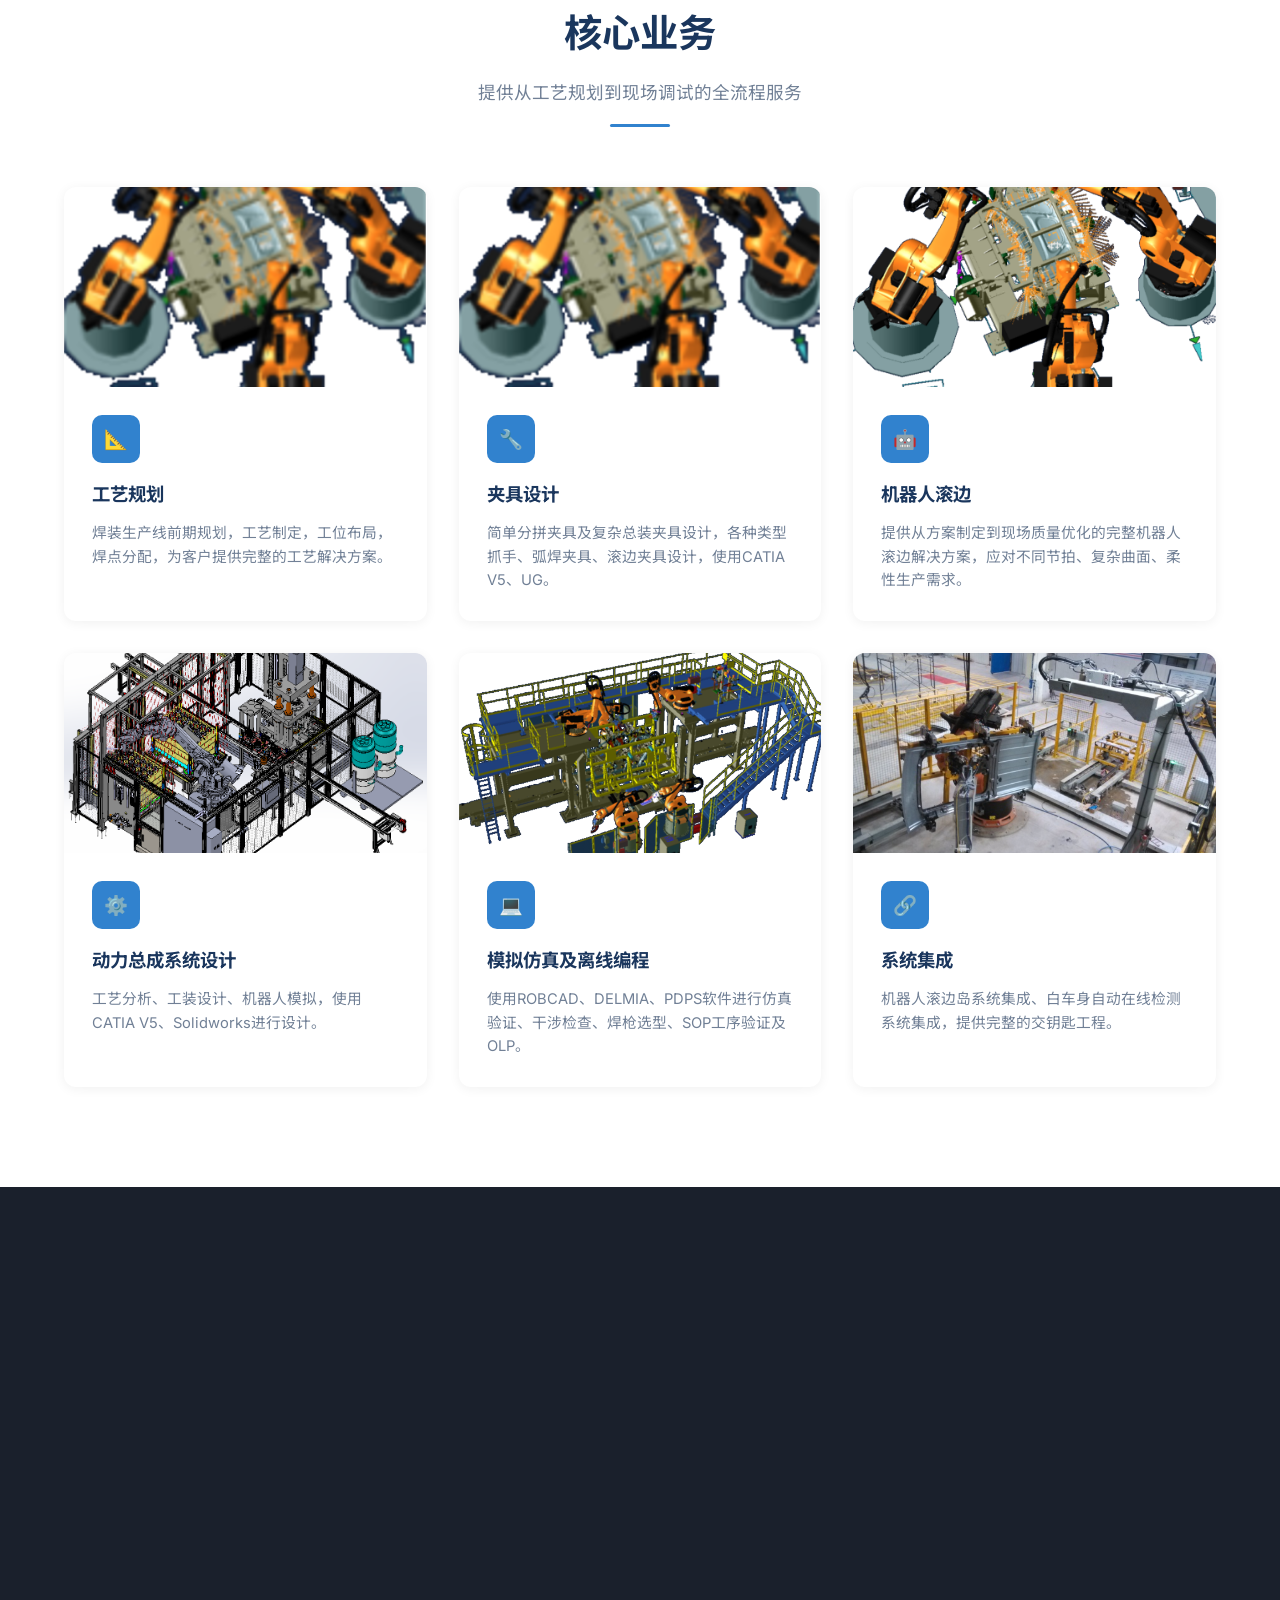
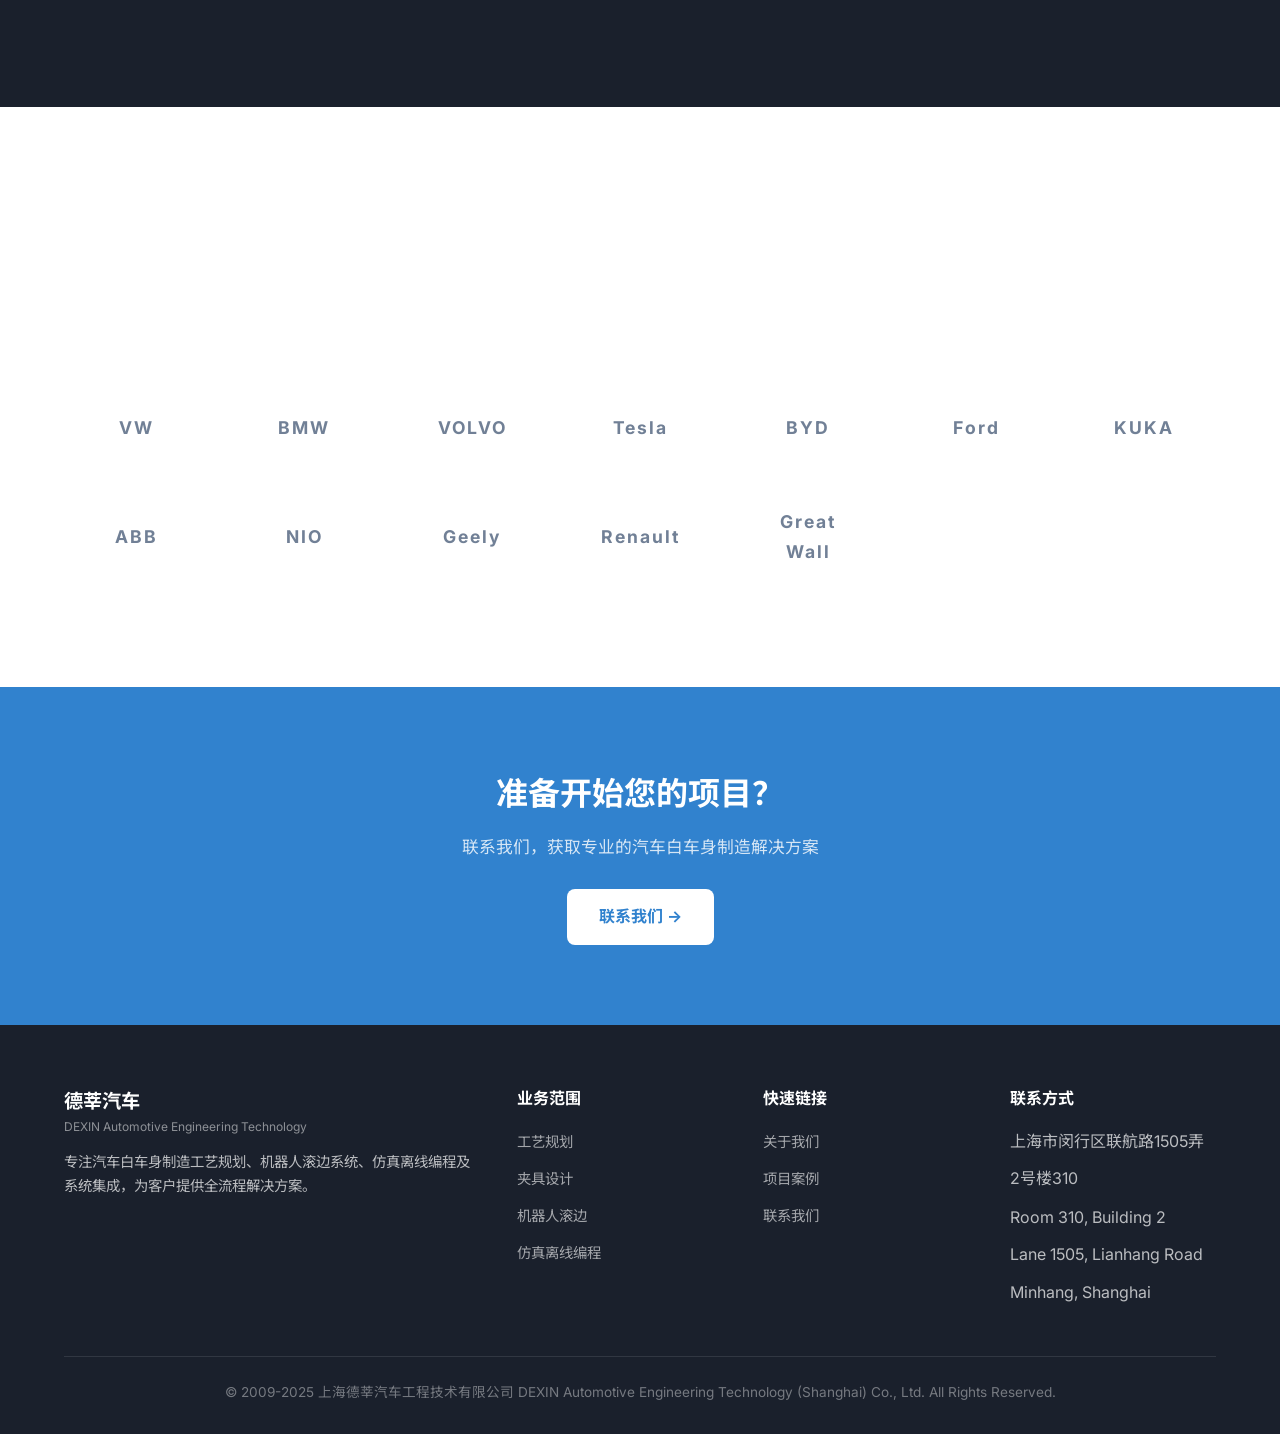
==== commit 5724dbcc: "V1.0: 20260609 11处修改 - 更新about.html, contact.html, index.html, projects.html, services.html - 新增imag" ====
--- a/index.html
+++ b/index.html
@@ -15,9 +15,9 @@
   <nav class="navbar">
     <div class="container">
       <a href="index.html" class="navbar-brand">
-        <img src="images/hero/biw-hero.png" alt="DEXIN" style="height:36px; width:36px; object-fit:cover; border-radius:6px;">
-        <div>
-          德莘工程
+        <img src="images/logo.jpg" alt="DEXIN" style="height:36px; width:auto; object-fit:contain;">
+        <div>
+          德莘汽车
           <span class="brand-en">DEXIN Automotive Engineering</span>
         </div>
       </a>
@@ -25,6 +25,7 @@
         <li><a href="index.html" class="active">首页</a></li>
         <li><a href="about.html">关于我们</a></li>
         <li><a href="services.html">业务范围</a></li>
+        <li><a href="robot-hemming.html">机器人滚边</a></li>
         <li><a href="projects.html">项目案例</a></li>
         <li><a href="contact.html">联系我们</a></li>
       </ul>
@@ -41,7 +42,7 @@
     <div class="hero-content">
       <h1>汽车白车身<span>智能制造</span>解决方案</h1>
       <p class="subtitle">DEXIN Automotive Engineering Technology (Shanghai) Co., Ltd.</p>
-      <p class="tagline">专注汽车白车身制造工艺规划 · 机器人滚边系统 · 仿真离线编程 · 系统集成</p>
+      <p class="tagline">专注汽车白车身制造工艺规划 · 机器人滚边系统 · 仿真离线编程 · 滚边工具</p>
       <div class="hero-btns">
         <a href="services.html" class="btn btn-primary">了解业务 →</a>
         <a href="projects.html" class="btn btn-outline">项目案例</a>
@@ -50,7 +51,7 @@
       <!-- Stats Bar -->
       <div class="stats-bar">
         <div class="stat-item">
-          <div class="number" data-count="15" data-suffix="+">0</div>
+          <div class="number" data-count="17" data-suffix="+">0</div>
           <div class="label">年行业经验</div>
         </div>
         <div class="stat-item">
@@ -58,11 +59,11 @@
           <div class="label">工程技术团队</div>
         </div>
         <div class="stat-item">
-          <div class="number" data-count="100" data-suffix="+">0</div>
+          <div class="number" data-count="600" data-suffix="+">0</div>
           <div class="label">完成项目数</div>
         </div>
         <div class="stat-item">
-          <div class="number" data-count="20" data-suffix="+">0</div>
+          <div class="number" data-count="50" data-suffix="+">0</div>
           <div class="label">品牌客户</div>
         </div>
       </div>
@@ -160,7 +161,7 @@
   <section class="process-section">
     <div class="container">
       <div class="section-title" data-reveal>
-        <h2>机器人滚边完整解决方案</h2>
+        <h2>机器人滚边系统设计</h2>
         <p>从方案制定到现场质量优化的全流程服务</p>
         <div class="divider"></div>
       </div>
@@ -172,8 +173,8 @@
         </div>
         <div class="process-step">
           <div class="step-num">02</div>
-          <h4>产品分析</h4>
-          <p>Data Analysis</p>
+          <h4>翻边建议</h4>
+          <p>Method Plan</p>
         </div>
         <div class="process-step">
           <div class="step-num">03</div>
@@ -240,7 +241,7 @@
       <div class="footer-grid">
         <div>
           <div class="footer-brand">
-            德莘工程
+            德莘汽车
             <span class="brand-en">DEXIN Automotive Engineering Technology</span>
           </div>
           <p>专注汽车白车身制造工艺规划、机器人滚边系统、仿真离线编程及系统集成，为客户提供全流程解决方案。</p>
@@ -266,8 +267,8 @@
           <h4>联系方式</h4>
           <ul>
             <li>上海市闵行区联航路1505弄</li>
-            <li>3号楼1406</li>
-            <li style="margin-top:12px;">Room 1406, Building 3</li>
+            <li>2号楼310</li>
+            <li style="margin-top:12px;">Room 310, Building 2</li>
             <li>Lane 1505, Lianhang Road</li>
             <li>Minhang, Shanghai</li>
           </ul>
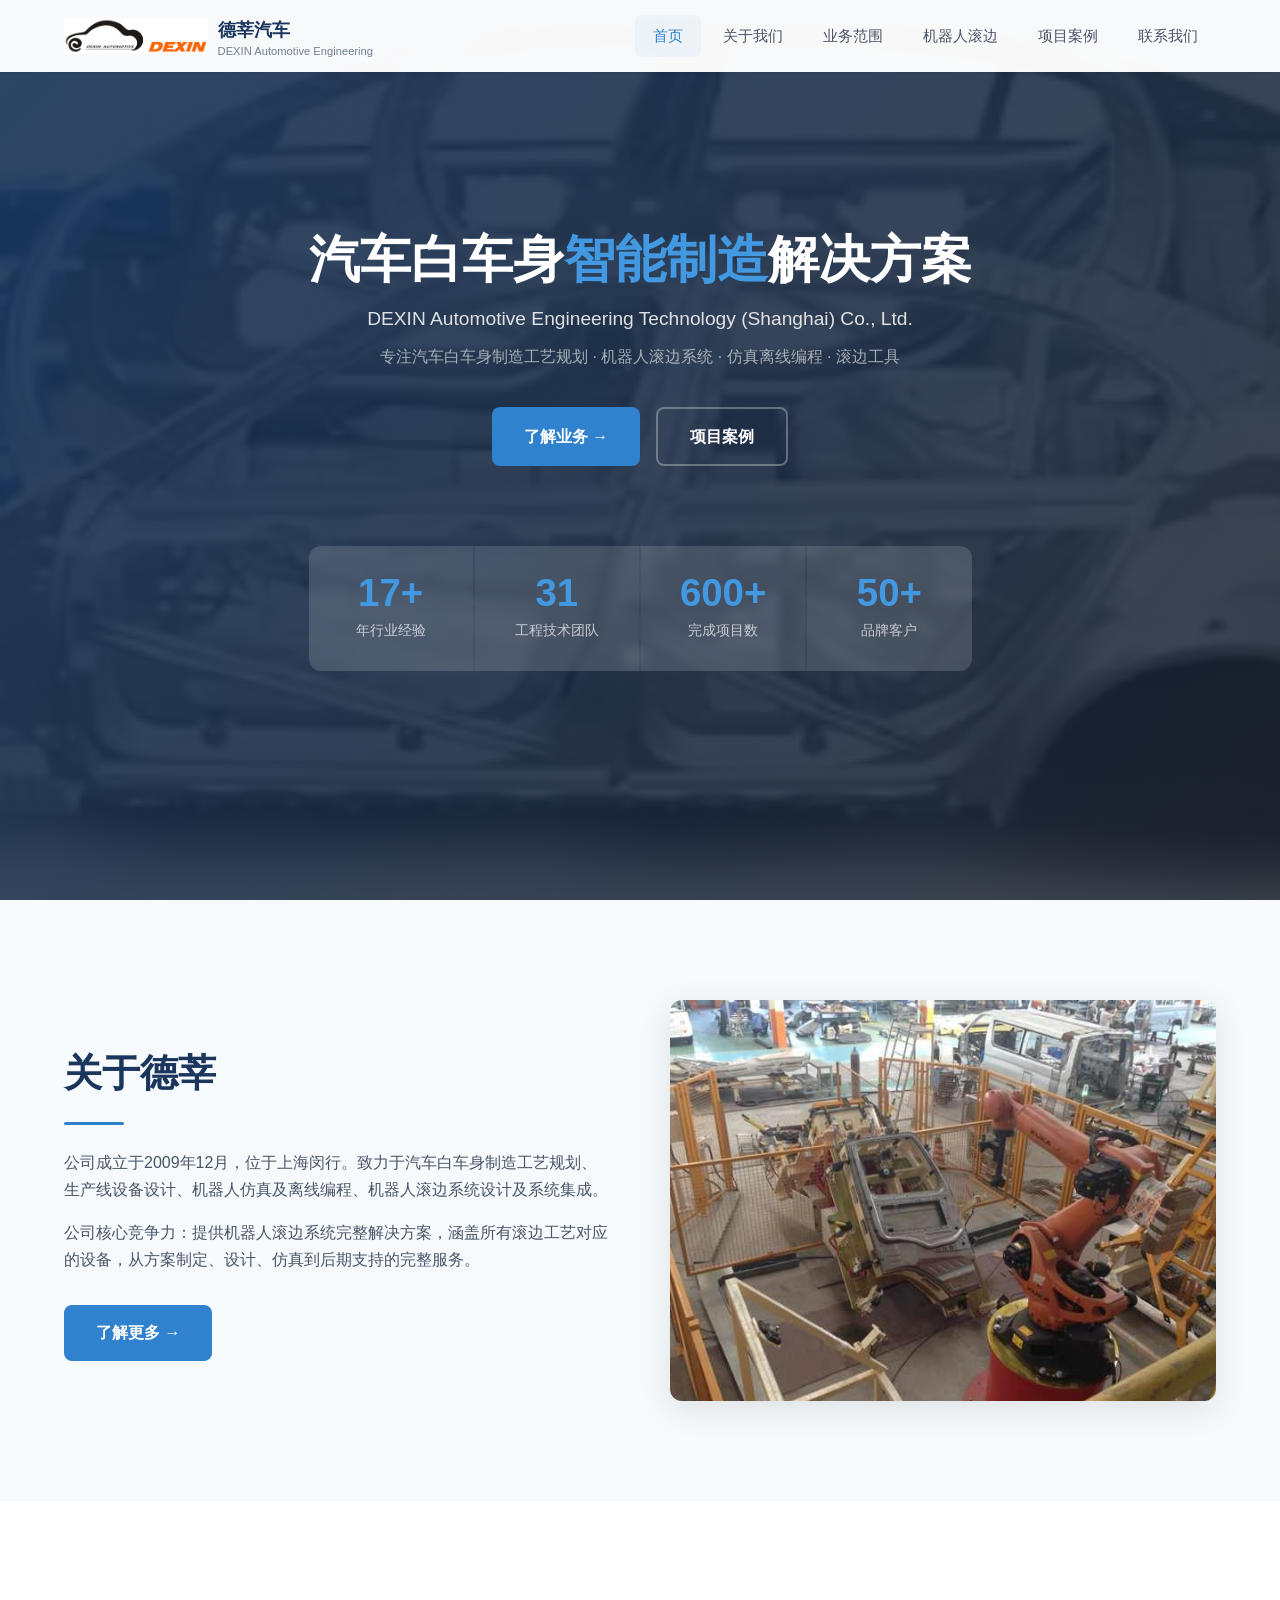
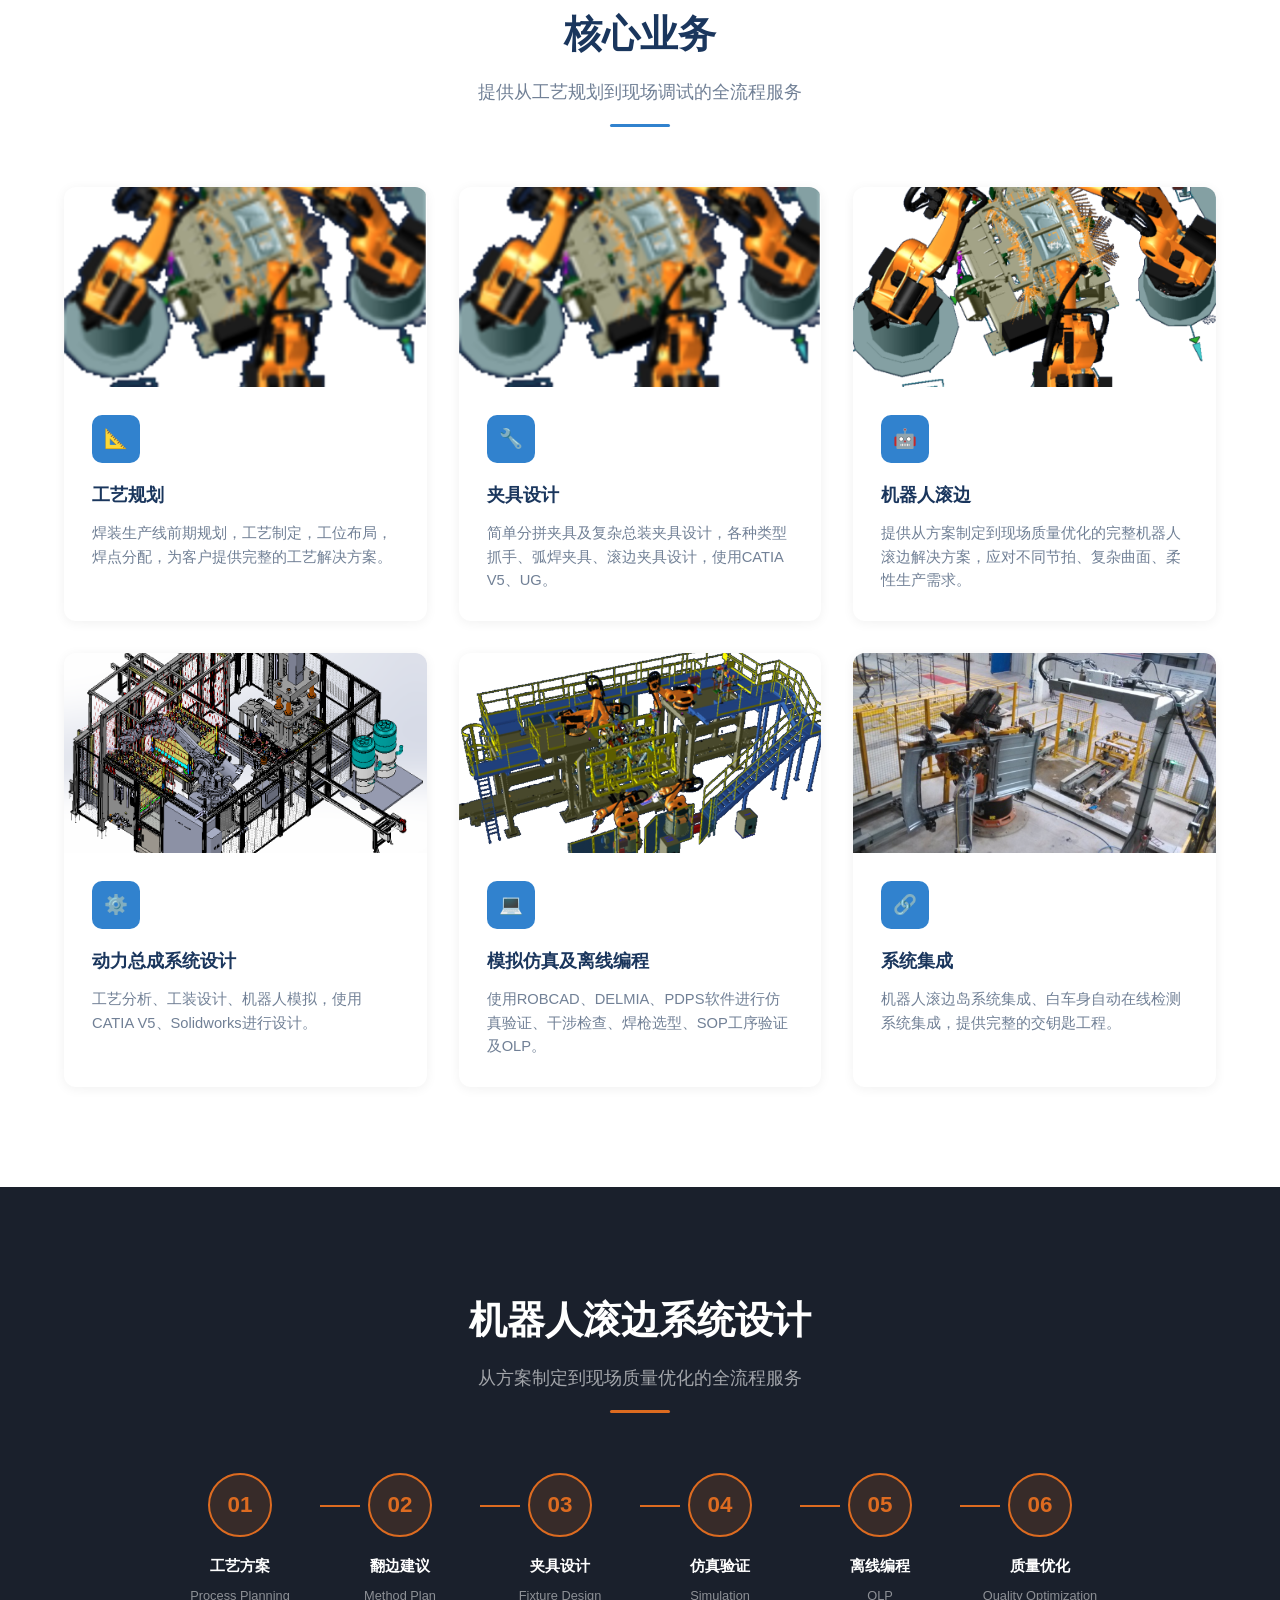
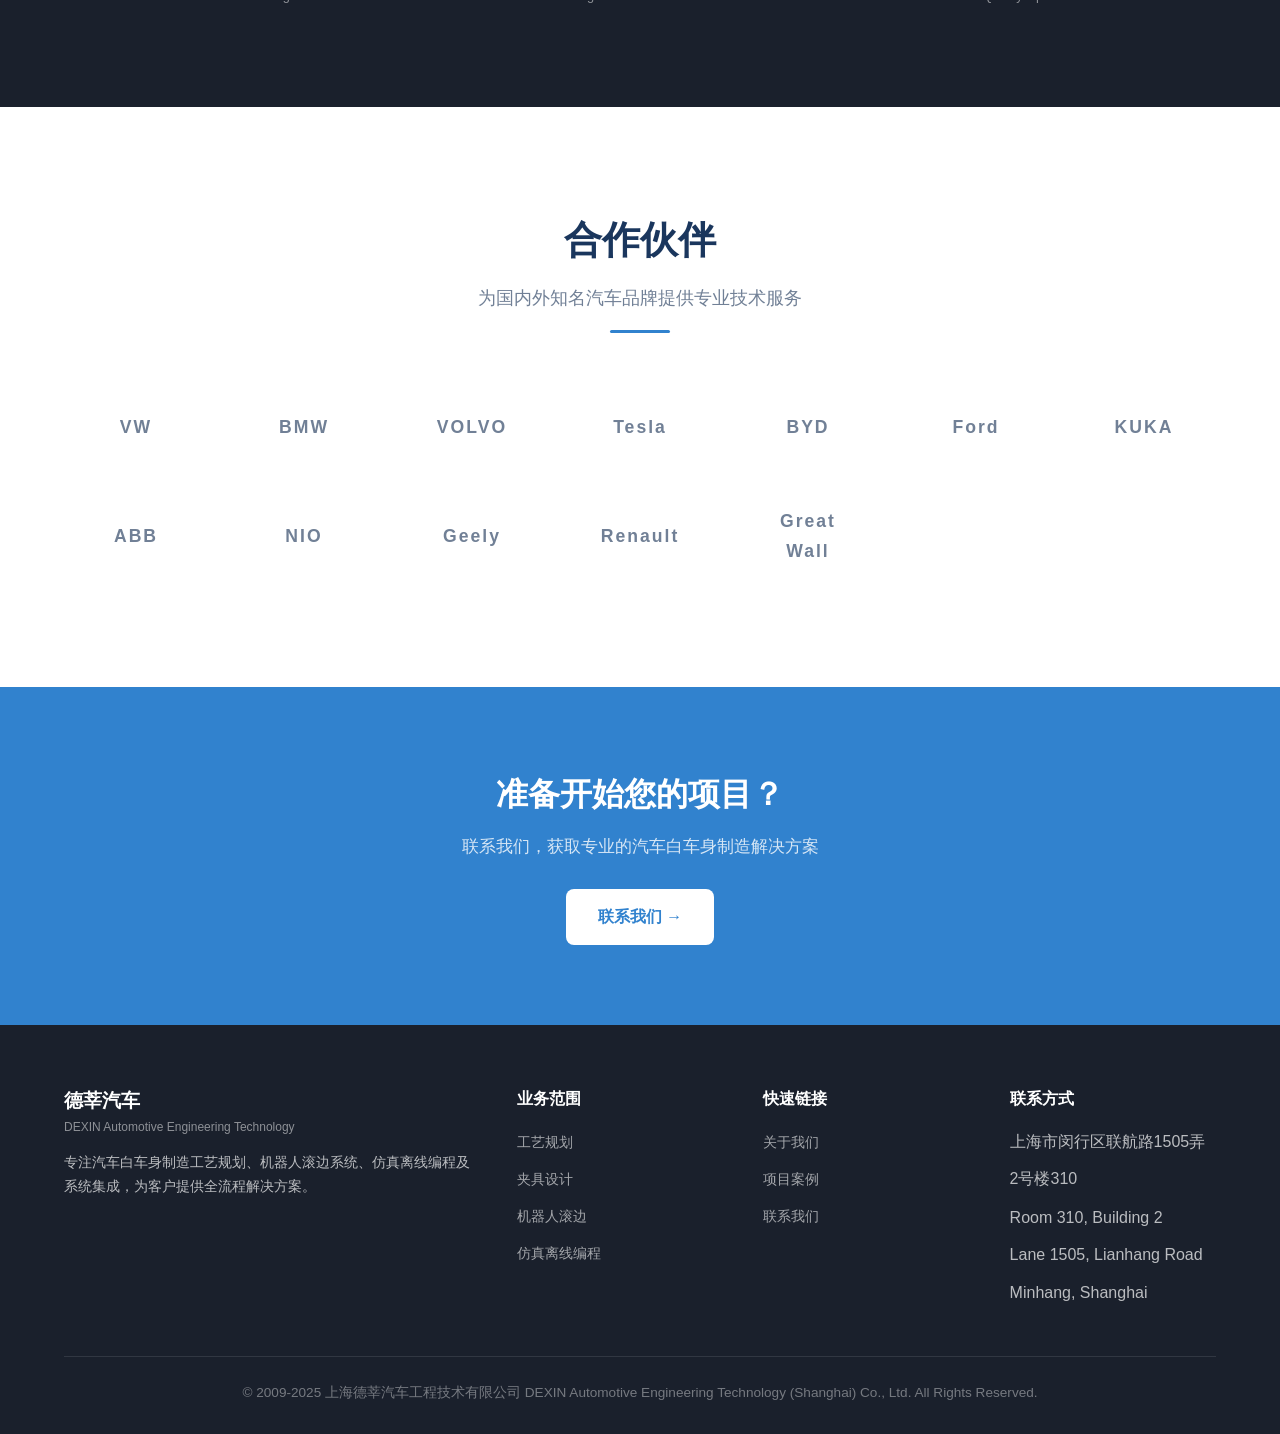
==== commit d66489c1: "V1.2 SEO优化 + 安全防护 + 性能优化 SEO优化: - 新增 robots.txt 和 sitemap.xml - 所有页面添加 Canonical URL、Open Graph、meta" ====
--- a/index.html
+++ b/index.html
@@ -4,10 +4,61 @@
   <meta charset="UTF-8">
   <meta name="viewport" content="width=device-width, initial-scale=1.0">
   <title>上海德莘汽车工程技术有限公司 | DEXIN Automotive Engineering</title>
-  <meta name="description" content="DEXIN - 专业的汽车白车身制造工艺规划、机器人滚边系统、仿真离线编程及系统集成服务商">
+  <meta name="description" content="上海德莘汽车工程技术有限公司 - 专注汽车白车身制造工艺规划、机器人滚边系统、仿真离线编程及系统集成，17年行业经验，600+成功案例">
+  <meta name="keywords" content="汽车白车身,工艺规划,机器人滚边,仿真离线编程,系统集成,夹具设计,焊装生产线,上海德莘,DEXIN">
+  <meta name="author" content="上海德莘汽车工程技术有限公司">
+  <!-- Security Headers -->
+  <meta http-equiv="X-Content-Type-Options" content="nosniff">
+  <meta http-equiv="Referrer-Policy" content="strict-origin-when-cross-origin">
+  <meta http-equiv="Permissions-Policy" content="camera=(), microphone=(), geolocation=()">
+  <meta http-equiv="Content-Security-Policy" content="default-src 'self'; script-src 'self' 'unsafe-inline'; style-src 'self' 'unsafe-inline' https://fonts.googleapis.com; font-src 'self' https://fonts.gstatic.com; img-src 'self' data:; frame-src 'none';">
+  <link rel="canonical" href="https://dexin-sh.com/">
+  <!-- Open Graph -->
+  <meta property="og:type" content="website">
+  <meta property="og:title" content="上海德莘汽车工程技术有限公司 | DEXIN Automotive Engineering">
+  <meta property="og:description" content="专注汽车白车身制造工艺规划、机器人滚边系统、仿真离线编程及系统集成，17年行业经验，600+成功案例">
+  <meta property="og:url" content="https://dexin-sh.com/">
+  <meta property="og:image" content="https://dexin-sh.com/images/logo.jpg">
+  <meta property="og:locale" content="zh_CN">
+  <meta property="og:site_name" content="DEXIN Automotive Engineering">
+  <!-- Twitter Card -->
+  <meta name="twitter:card" content="summary">
+  <meta name="twitter:title" content="上海德莘汽车工程技术有限公司 | DEXIN Automotive Engineering">
+  <meta name="twitter:description" content="专注汽车白车身制造工艺规划、机器人滚边系统、仿真离线编程及系统集成">
+  <meta name="twitter:image" content="https://dexin-sh.com/images/logo.jpg">
+  <!-- JSON-LD Structured Data -->
+  <script type="application/ld+json">
+  {
+    "@context": "https://schema.org",
+    "@type": "Organization",
+    "name": "上海德莘汽车工程技术有限公司",
+    "alternateName": "DEXIN Automotive Engineering Technology (Shanghai) Co., Ltd.",
+    "url": "https://dexin-sh.com",
+    "logo": "https://dexin-sh.com/images/logo.jpg",
+    "description": "专注汽车白车身制造工艺规划、机器人滚边系统、仿真离线编程及系统集成",
+    "foundingDate": "2009-12",
+    "address": {
+      "@type": "PostalAddress",
+      "streetAddress": "联航路1505弄2号楼310",
+      "addressLocality": "上海市闵行区",
+      "addressCountry": "CN"
+    },
+    "contactPoint": {
+      "@type": "ContactPoint",
+      "contactType": "sales",
+      "availableLanguage": ["Chinese", "English"]
+    },
+    "sameAs": [],
+    "areaServed": "CN",
+    "knowsAbout": ["汽车白车身制造", "工艺规划", "机器人滚边", "仿真离线编程", "系统集成", "夹具设计"]
+  }
+  </script>
   <link rel="preconnect" href="https://fonts.googleapis.com">
+  <link rel="preconnect" href="https://fonts.gstatic.com" crossorigin>
   <link href="https://fonts.googleapis.com/css2?family=Inter:wght@400;500;600;700;800&family=Noto+Sans+SC:wght@400;500;700&display=swap" rel="stylesheet">
   <link rel="stylesheet" href="css/style.css">
+  <!-- Preload hero image for faster LCP -->
+  <link rel="preload" as="image" href="images/hero/biw-hero.png">
 </head>
 <body>
 
@@ -84,7 +135,7 @@
           <a href="about.html" class="btn btn-primary" style="margin-top:16px;">了解更多 →</a>
         </div>
         <div class="about-image">
-          <img src="images/services/slide13_pic30.png" alt="系统集成">
+          <img src="images/services/slide13_pic30.png" alt="德莘汽车系统集成项目现场" loading="lazy">
         </div>
       </div>
     </div>
@@ -101,7 +152,7 @@
       <div class="services-grid">
         <!-- 1 -->
         <div class="service-card" data-reveal>
-          <div class="card-img"><img src="images/services/slide6_pic6.png" alt="工艺规划"></div>
+          <div class="card-img"><img src="images/services/slide6_pic6.png" alt="汽车白车身焊装工艺规划" loading="lazy"></div>
           <div class="card-body">
             <div class="card-icon">📐</div>
             <h3>工艺规划</h3>
@@ -110,7 +161,7 @@
         </div>
         <!-- 2 -->
         <div class="service-card" data-reveal>
-          <div class="card-img"><img src="images/services/slide8_pic12.png" alt="夹具设计"></div>
+          <div class="card-img"><img src="images/services/slide8_pic12.png" alt="汽车焊装夹具设计" loading="lazy"></div>
           <div class="card-body">
             <div class="card-icon">🔧</div>
             <h3>夹具设计</h3>
@@ -119,7 +170,7 @@
         </div>
         <!-- 3 -->
         <div class="service-card" data-reveal>
-          <div class="card-img"><img src="images/services/slide9_pic15.png" alt="机器人滚边"></div>
+          <div class="card-img"><img src="images/services/slide9_pic15.png" alt="机器人滚边系统" loading="lazy"></div>
           <div class="card-body">
             <div class="card-icon">🤖</div>
             <h3>机器人滚边</h3>
@@ -128,7 +179,7 @@
         </div>
         <!-- 4 -->
         <div class="service-card" data-reveal>
-          <div class="card-img"><img src="images/services/slide11_pic25.png" alt="动力总成"></div>
+          <div class="card-img"><img src="images/services/slide11_pic25.png" alt="动力总成系统设计" loading="lazy"></div>
           <div class="card-body">
             <div class="card-icon">⚙️</div>
             <h3>动力总成系统设计</h3>
@@ -137,7 +188,7 @@
         </div>
         <!-- 5 -->
         <div class="service-card" data-reveal>
-          <div class="card-img"><img src="images/services/slide12_pic27.png" alt="仿真离线编程"></div>
+          <div class="card-img"><img src="images/services/slide12_pic27.png" alt="机器人仿真离线编程" loading="lazy"></div>
           <div class="card-body">
             <div class="card-icon">💻</div>
             <h3>模拟仿真及离线编程</h3>
@@ -146,7 +197,7 @@
         </div>
         <!-- 6 -->
         <div class="service-card" data-reveal>
-          <div class="card-img"><img src="images/services/slide13_pic31.png" alt="系统集成"></div>
+          <div class="card-img"><img src="images/services/slide13_pic31.png" alt="机器人滚边系统集成" loading="lazy"></div>
           <div class="card-body">
             <div class="card-icon">🔗</div>
             <h3>系统集成</h3>
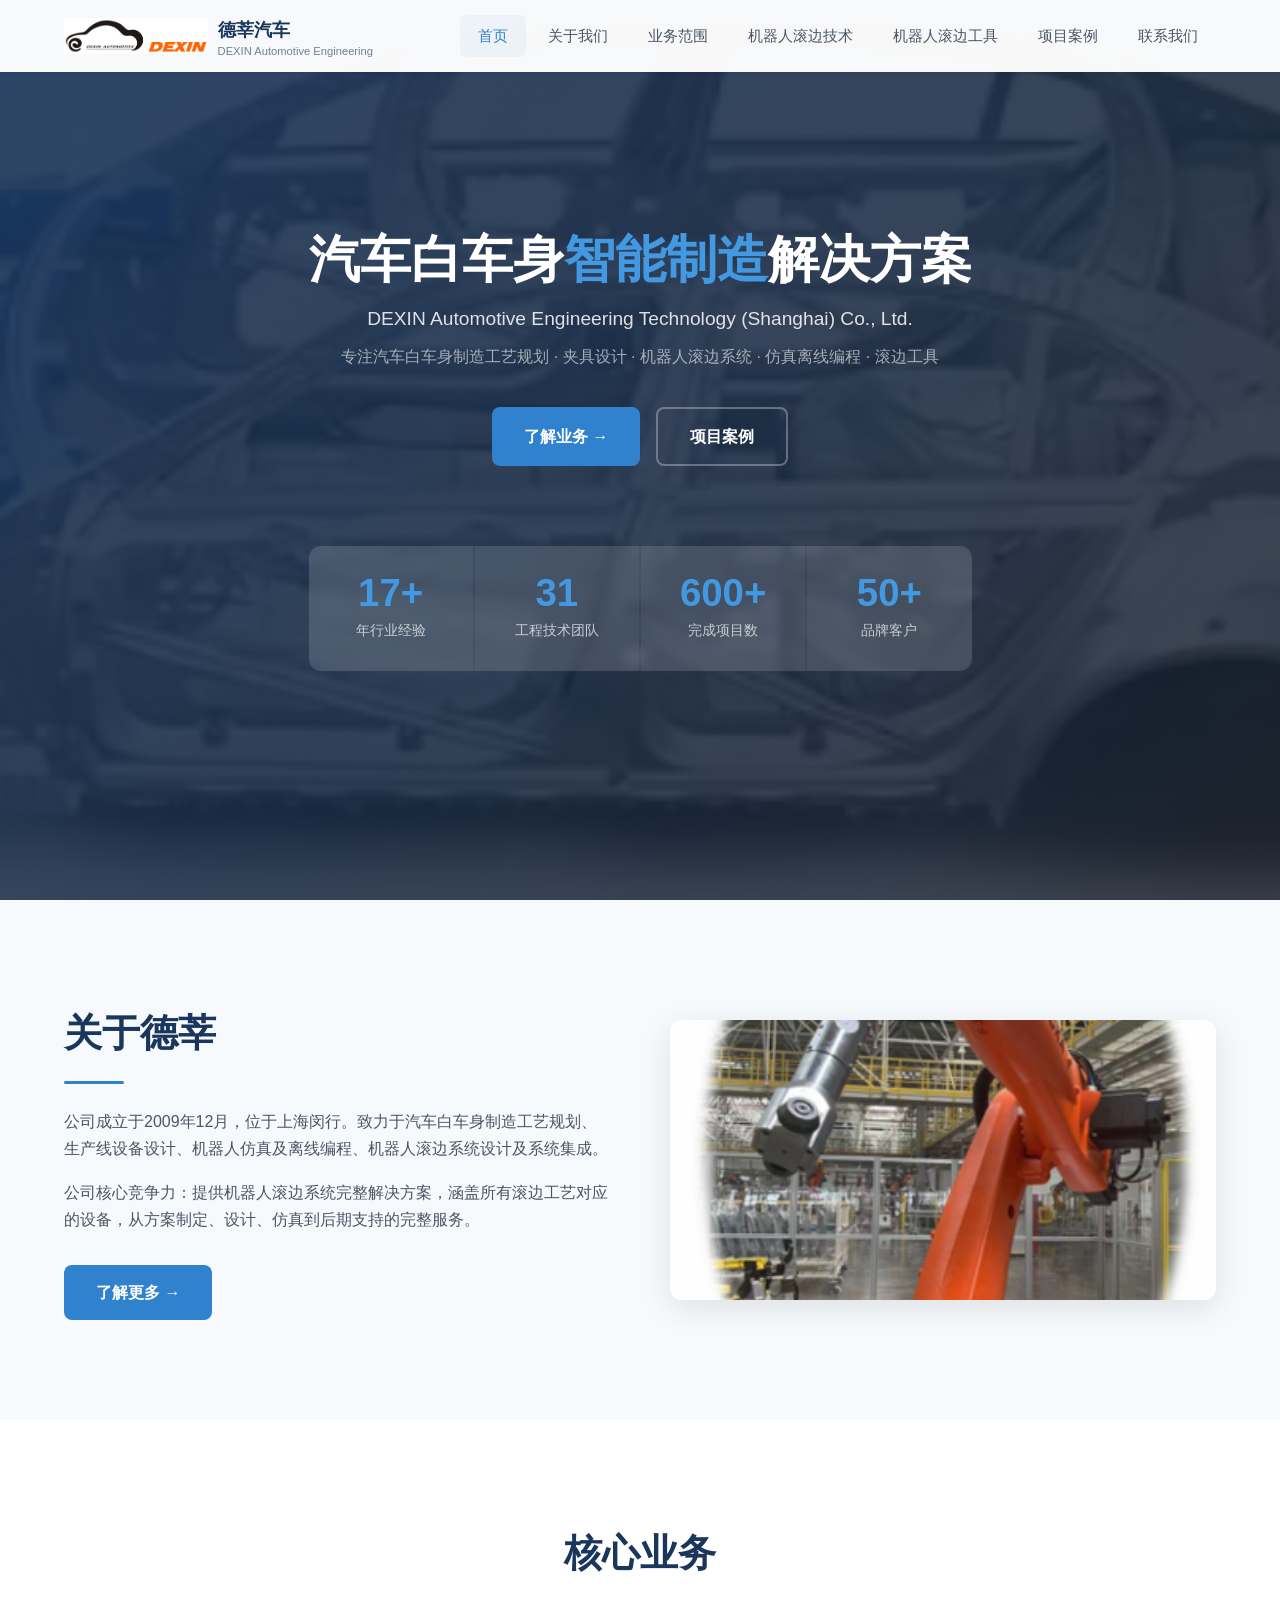
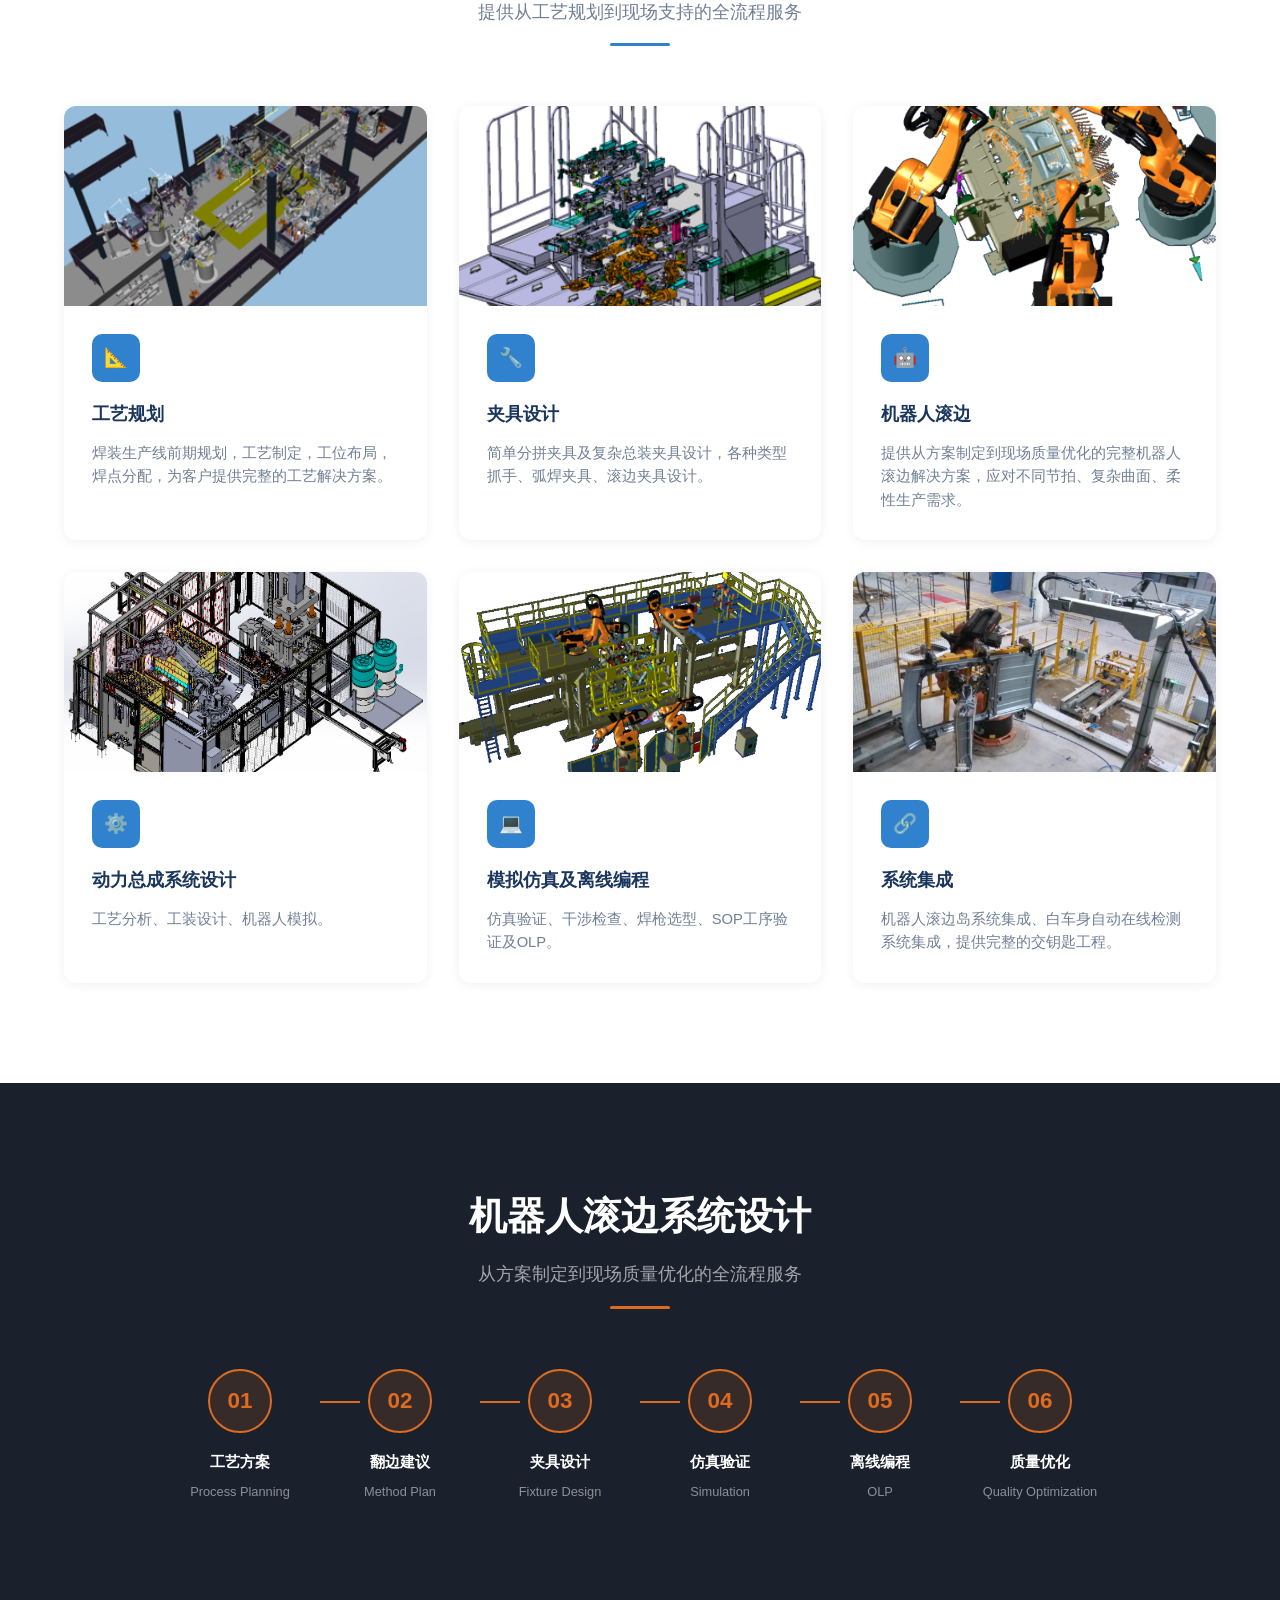
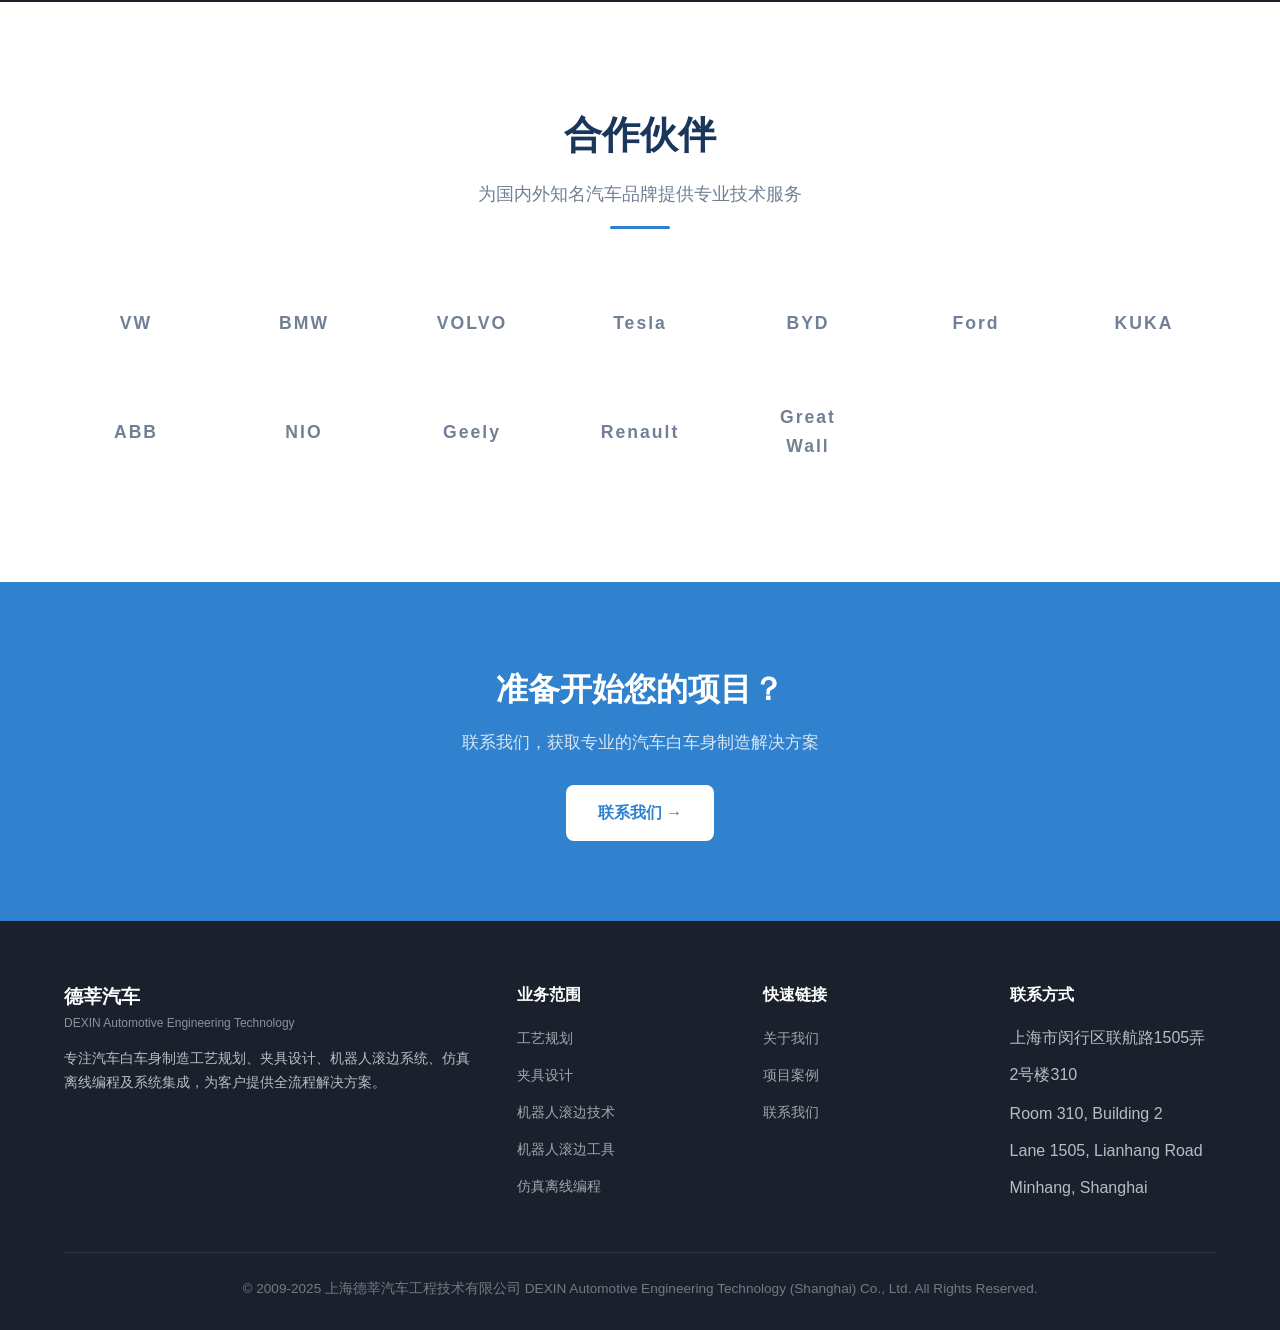
==== commit 73a7e556: "V1.3 客户修改：文本优化、图片替换、新栏目、邮箱添加 文本修改: - 删除软件名称（CATIA/Solidworks/ROBCAD/DELMIA/PDPS/UG） - tagline添加'夹具设计" ====
--- a/index.html
+++ b/index.html
@@ -76,7 +76,8 @@
         <li><a href="index.html" class="active">首页</a></li>
         <li><a href="about.html">关于我们</a></li>
         <li><a href="services.html">业务范围</a></li>
-        <li><a href="robot-hemming.html">机器人滚边</a></li>
+        <li><a href="robot-hemming.html">机器人滚边技术</a></li>
+        <li><a href="robot-hemming-tools.html">机器人滚边工具</a></li>
         <li><a href="projects.html">项目案例</a></li>
         <li><a href="contact.html">联系我们</a></li>
       </ul>
@@ -93,7 +94,7 @@
     <div class="hero-content">
       <h1>汽车白车身<span>智能制造</span>解决方案</h1>
       <p class="subtitle">DEXIN Automotive Engineering Technology (Shanghai) Co., Ltd.</p>
-      <p class="tagline">专注汽车白车身制造工艺规划 · 机器人滚边系统 · 仿真离线编程 · 滚边工具</p>
+      <p class="tagline">专注汽车白车身制造工艺规划 · 夹具设计 · 机器人滚边系统 · 仿真离线编程 · 滚边工具</p>
       <div class="hero-btns">
         <a href="services.html" class="btn btn-primary">了解业务 →</a>
         <a href="projects.html" class="btn btn-outline">项目案例</a>
@@ -146,7 +147,7 @@
     <div class="container">
       <div class="section-title" data-reveal>
         <h2>核心业务</h2>
-        <p>提供从工艺规划到现场调试的全流程服务</p>
+        <p>提供从工艺规划到现场支持的全流程服务</p>
         <div class="divider"></div>
       </div>
       <div class="services-grid">
@@ -165,7 +166,7 @@
           <div class="card-body">
             <div class="card-icon">🔧</div>
             <h3>夹具设计</h3>
-            <p>简单分拼夹具及复杂总装夹具设计，各种类型抓手、弧焊夹具、滚边夹具设计，使用CATIA V5、UG。</p>
+            <p>简单分拼夹具及复杂总装夹具设计，各种类型抓手、弧焊夹具、滚边夹具设计。</p>
           </div>
         </div>
         <!-- 3 -->
@@ -183,7 +184,7 @@
           <div class="card-body">
             <div class="card-icon">⚙️</div>
             <h3>动力总成系统设计</h3>
-            <p>工艺分析、工装设计、机器人模拟，使用CATIA V5、Solidworks进行设计。</p>
+            <p>工艺分析、工装设计、机器人模拟。</p>
           </div>
         </div>
         <!-- 5 -->
@@ -192,7 +193,7 @@
           <div class="card-body">
             <div class="card-icon">💻</div>
             <h3>模拟仿真及离线编程</h3>
-            <p>使用ROBCAD、DELMIA、PDPS软件进行仿真验证、干涉检查、焊枪选型、SOP工序验证及OLP。</p>
+            <p>仿真验证、干涉检查、焊枪选型、SOP工序验证及OLP。</p>
           </div>
         </div>
         <!-- 6 -->
@@ -295,14 +296,15 @@
             德莘汽车
             <span class="brand-en">DEXIN Automotive Engineering Technology</span>
           </div>
-          <p>专注汽车白车身制造工艺规划、机器人滚边系统、仿真离线编程及系统集成，为客户提供全流程解决方案。</p>
+          <p>专注汽车白车身制造工艺规划、夹具设计、机器人滚边系统、仿真离线编程及系统集成，为客户提供全流程解决方案。</p>
         </div>
         <div>
           <h4>业务范围</h4>
           <ul>
             <li><a href="services.html">工艺规划</a></li>
             <li><a href="services.html">夹具设计</a></li>
-            <li><a href="services.html">机器人滚边</a></li>
+            <li><a href="robot-hemming.html">机器人滚边技术</a></li>
+            <li><a href="robot-hemming-tools.html">机器人滚边工具</a></li>
             <li><a href="services.html">仿真离线编程</a></li>
           </ul>
         </div>
--- a/css/style.css
+++ b/css/style.css
@@ -291,6 +291,9 @@
 .about-image img {
   border-radius: 12px;
   box-shadow: 0 8px 32px rgba(0,0,0,0.1);
+  width: 100%;
+  height: 280px;
+  object-fit: cover;
 }
 
 /* Team */
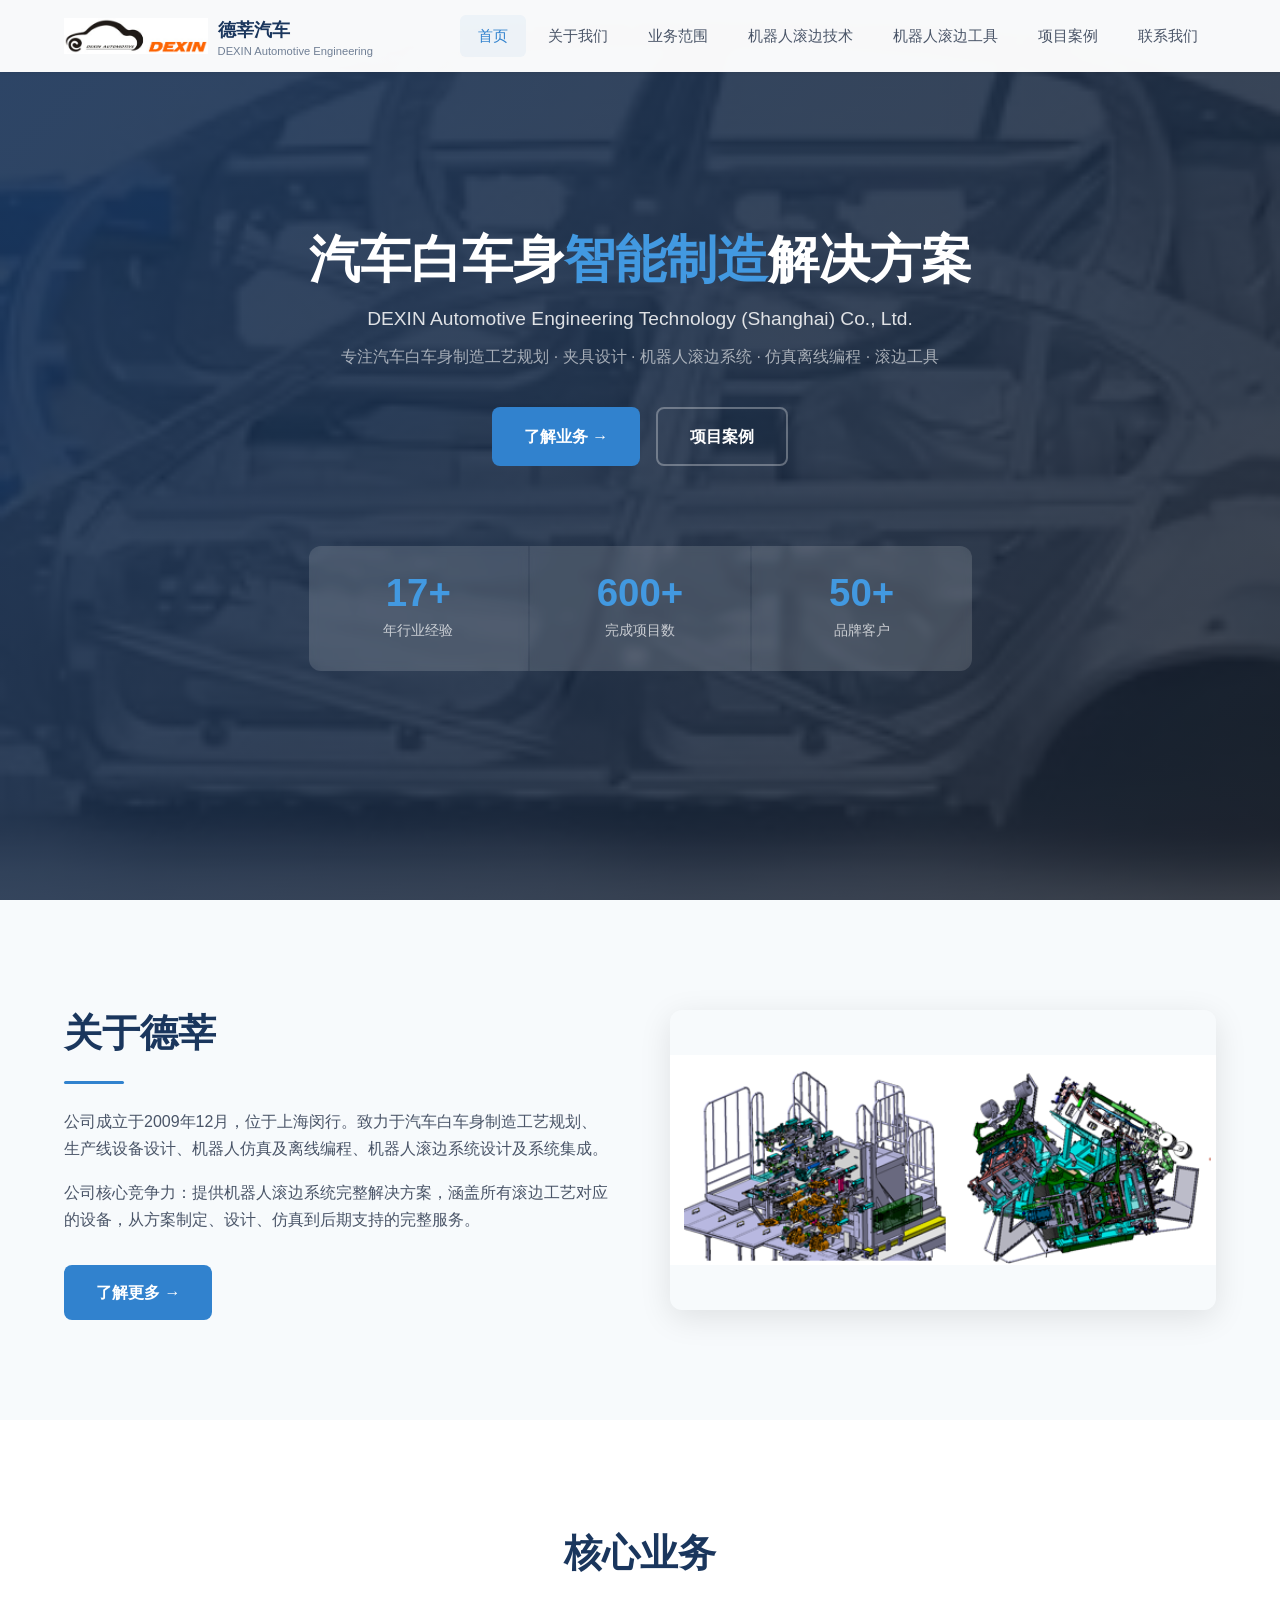
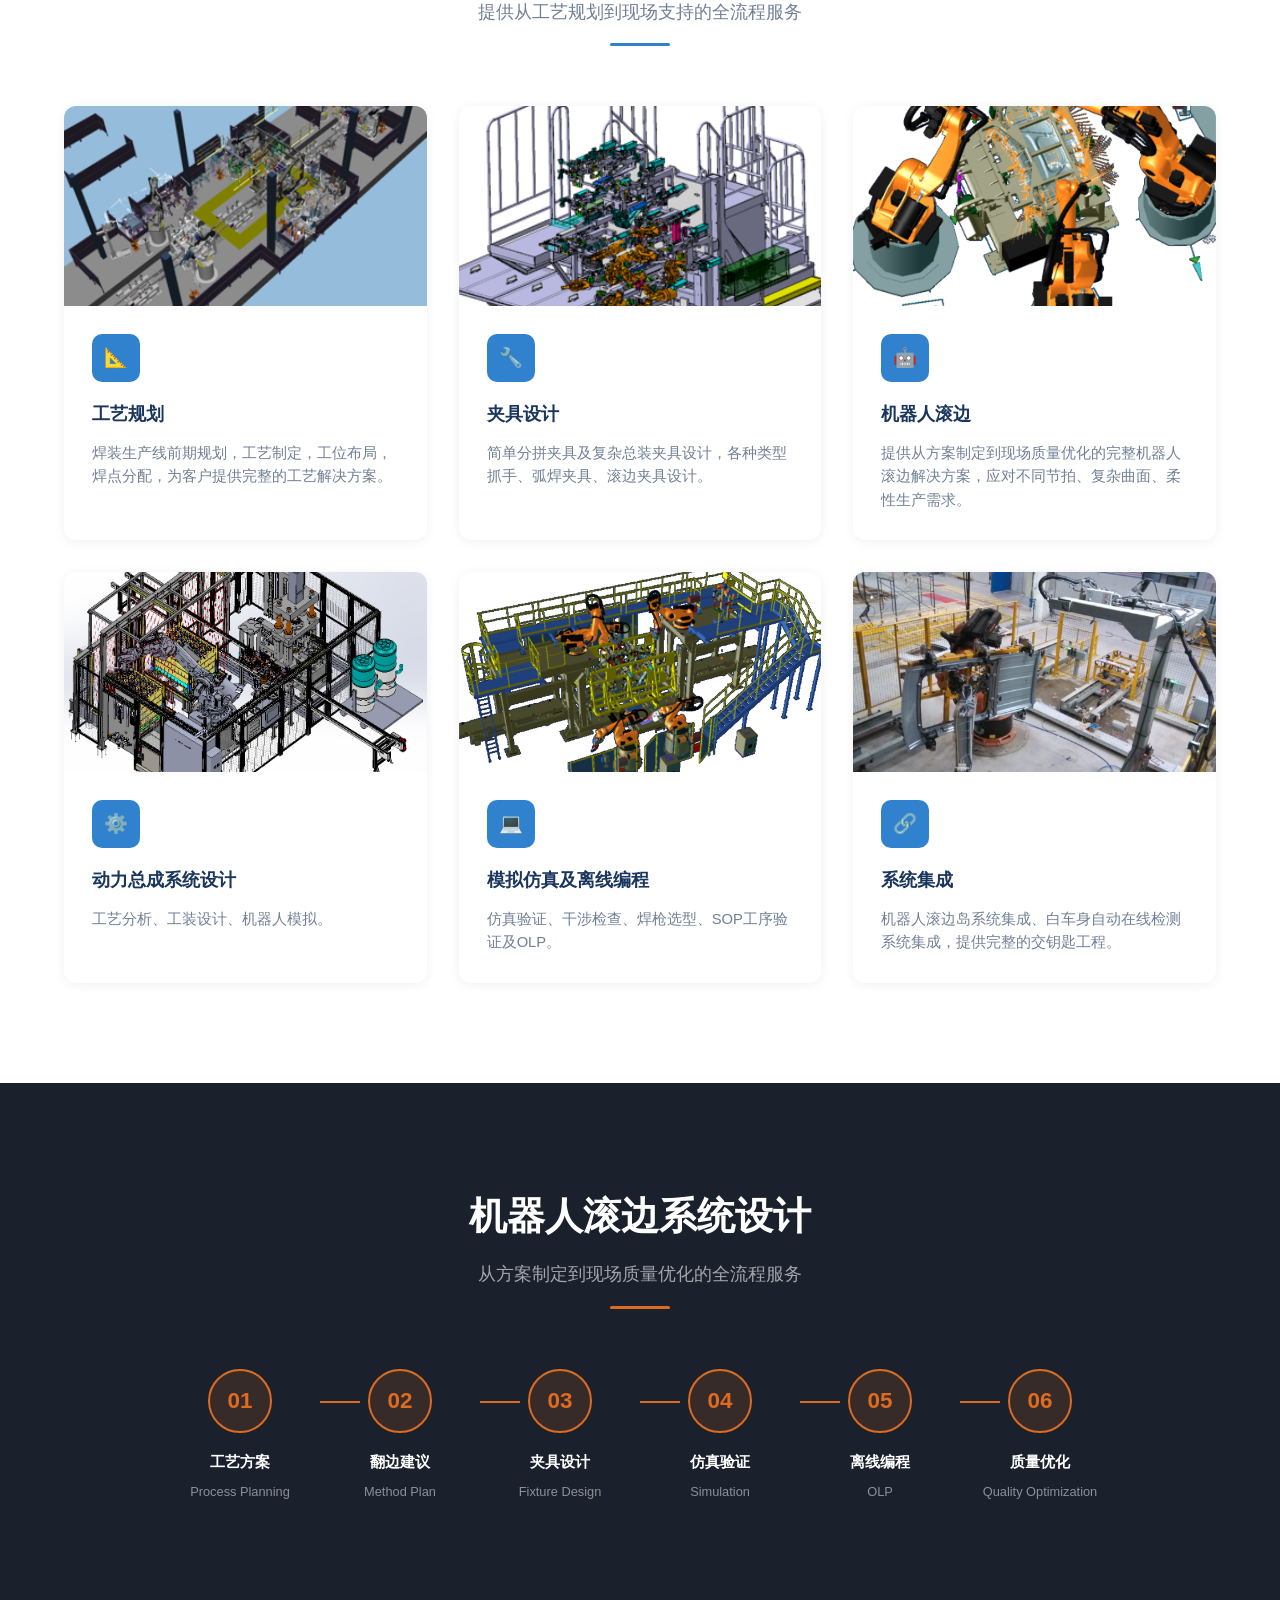
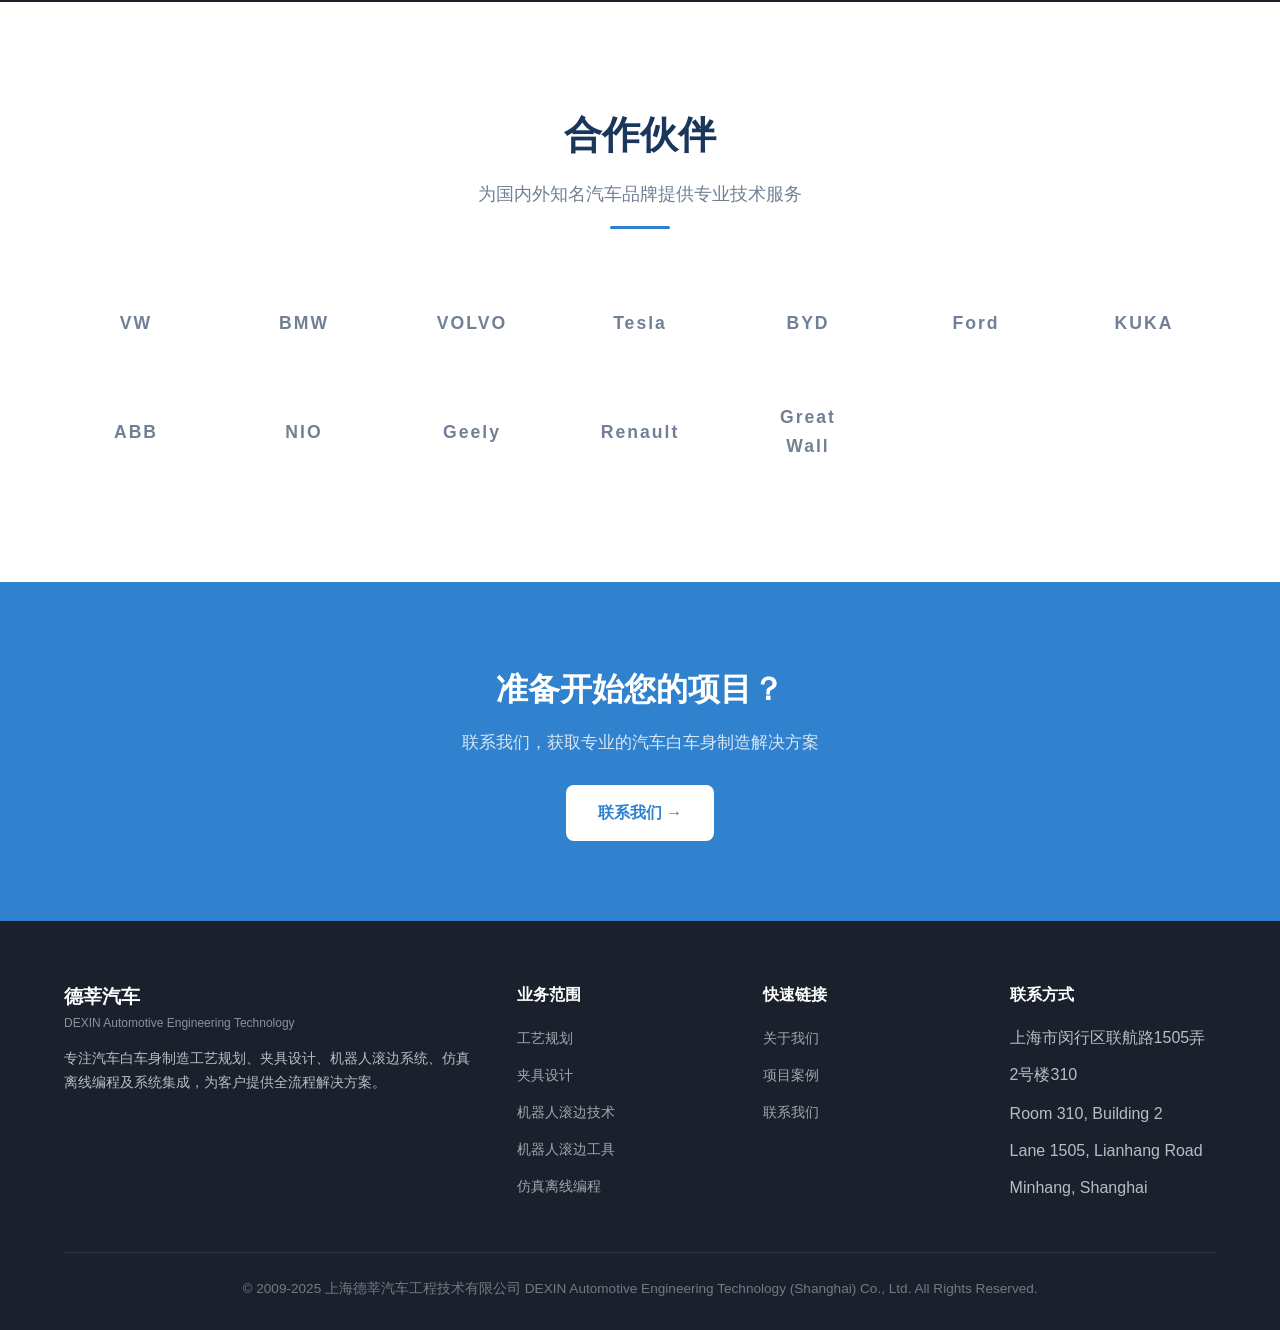
==== commit cc800acb: "feat: update website content per client requirements - Remove engineering team stats from homepage s" ====
--- a/index.html
+++ b/index.html
@@ -56,7 +56,7 @@
   <link rel="preconnect" href="https://fonts.googleapis.com">
   <link rel="preconnect" href="https://fonts.gstatic.com" crossorigin>
   <link href="https://fonts.googleapis.com/css2?family=Inter:wght@400;500;600;700;800&family=Noto+Sans+SC:wght@400;500;700&display=swap" rel="stylesheet">
-  <link rel="stylesheet" href="css/style.css">
+  <link rel="stylesheet" href="css/style.css?v=2">
   <!-- Preload hero image for faster LCP -->
   <link rel="preload" as="image" href="images/hero/biw-hero.png">
 </head>
@@ -105,10 +105,6 @@
         <div class="stat-item">
           <div class="number" data-count="17" data-suffix="+">0</div>
           <div class="label">年行业经验</div>
-        </div>
-        <div class="stat-item">
-          <div class="number" data-count="31" data-suffix="">0</div>
-          <div class="label">工程技术团队</div>
         </div>
         <div class="stat-item">
           <div class="number" data-count="600" data-suffix="+">0</div>
--- a/css/style.css
+++ b/css/style.css
@@ -29,6 +29,13 @@
   --container:  1200px;
 }
 
+/* --- Thin Scrollbar --- */
+::-webkit-scrollbar { width: 6px; height: 6px; }
+::-webkit-scrollbar-track { background: transparent; }
+::-webkit-scrollbar-thumb { background: rgba(0,0,0,0.2); border-radius: 3px; }
+::-webkit-scrollbar-thumb:hover { background: rgba(0,0,0,0.35); }
+* { scrollbar-width: thin; scrollbar-color: rgba(0,0,0,0.2) transparent; }
+
 html { scroll-behavior: smooth; }
 
 body {
@@ -242,7 +249,7 @@
   z-index: 2;
   margin-top: 80px;
   display: grid;
-  grid-template-columns: repeat(4, 1fr);
+  grid-template-columns: repeat(3, 1fr);
   gap: 2px;
   background: rgba(255,255,255,0.1);
   border-radius: 12px;
@@ -292,8 +299,8 @@
   border-radius: 12px;
   box-shadow: 0 8px 32px rgba(0,0,0,0.1);
   width: 100%;
-  height: 280px;
-  object-fit: cover;
+  height: 300px;
+  object-fit: contain;
 }
 
 /* Team */
